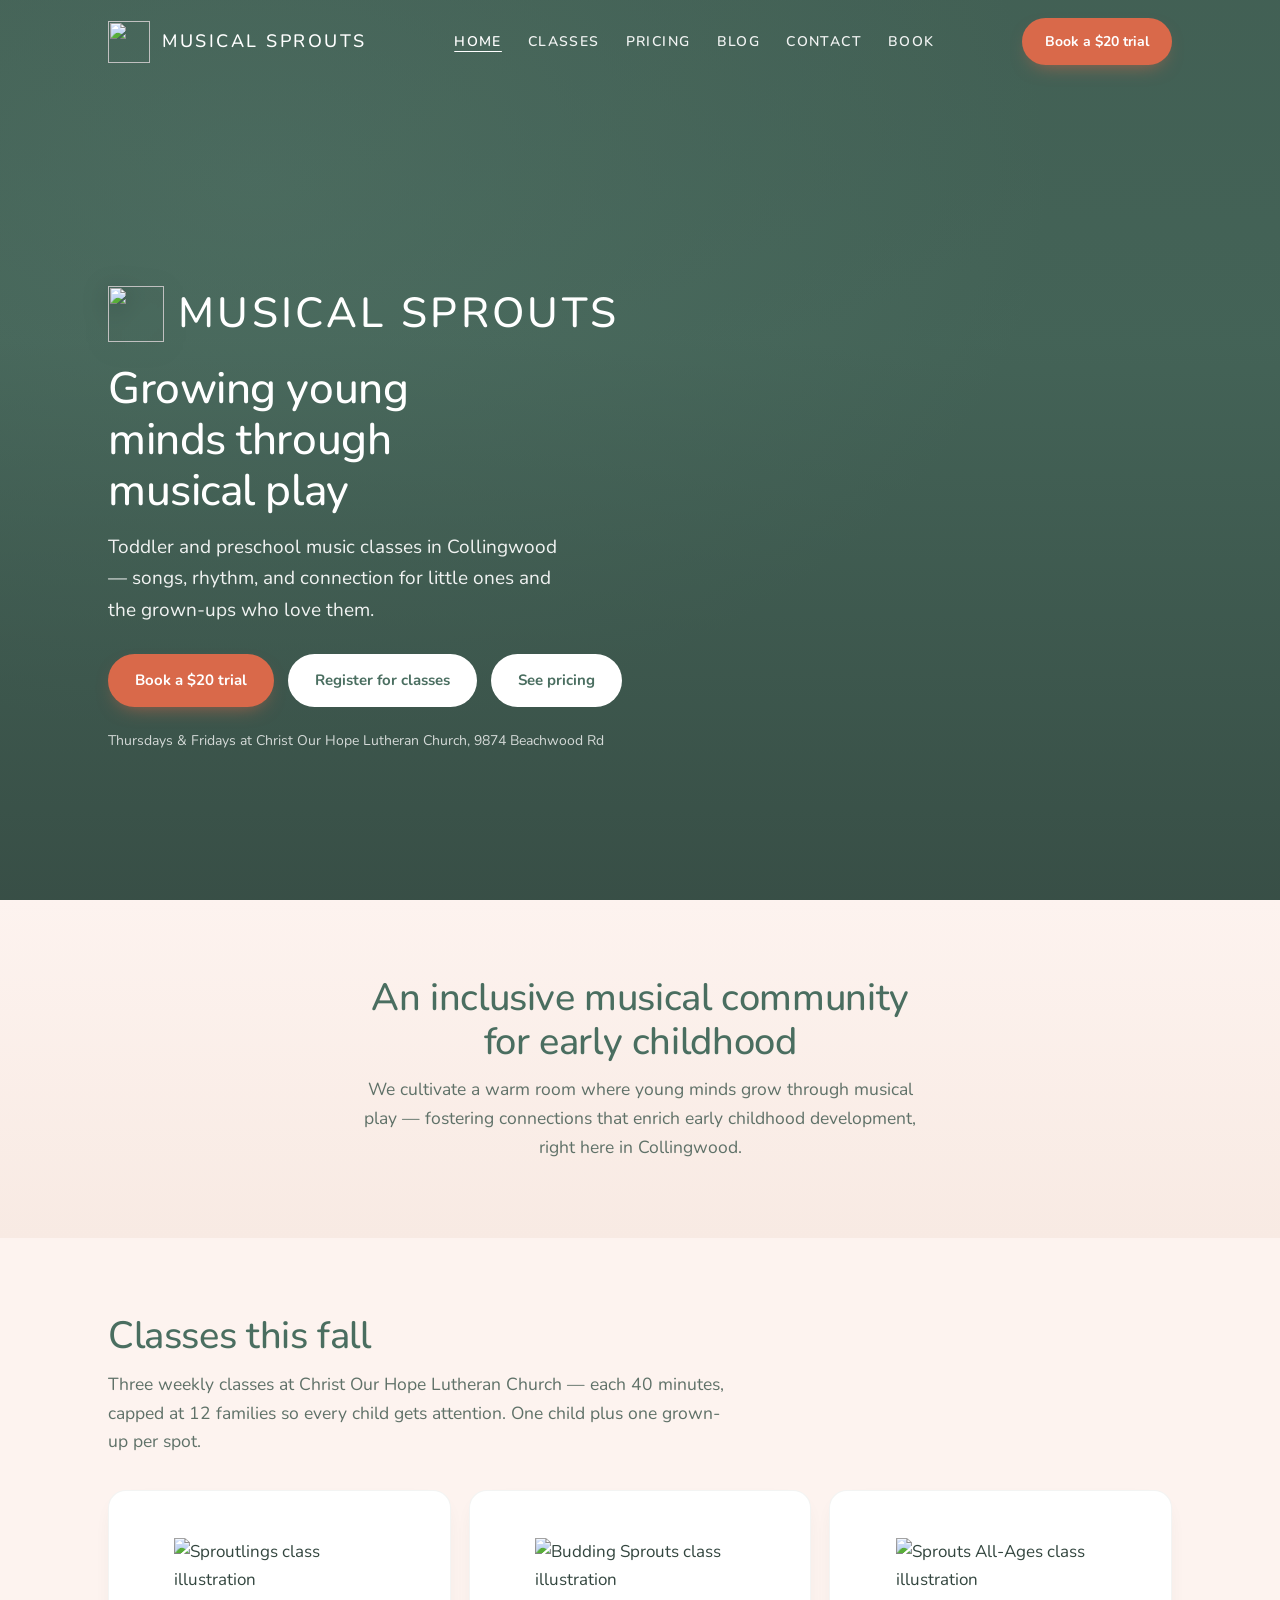
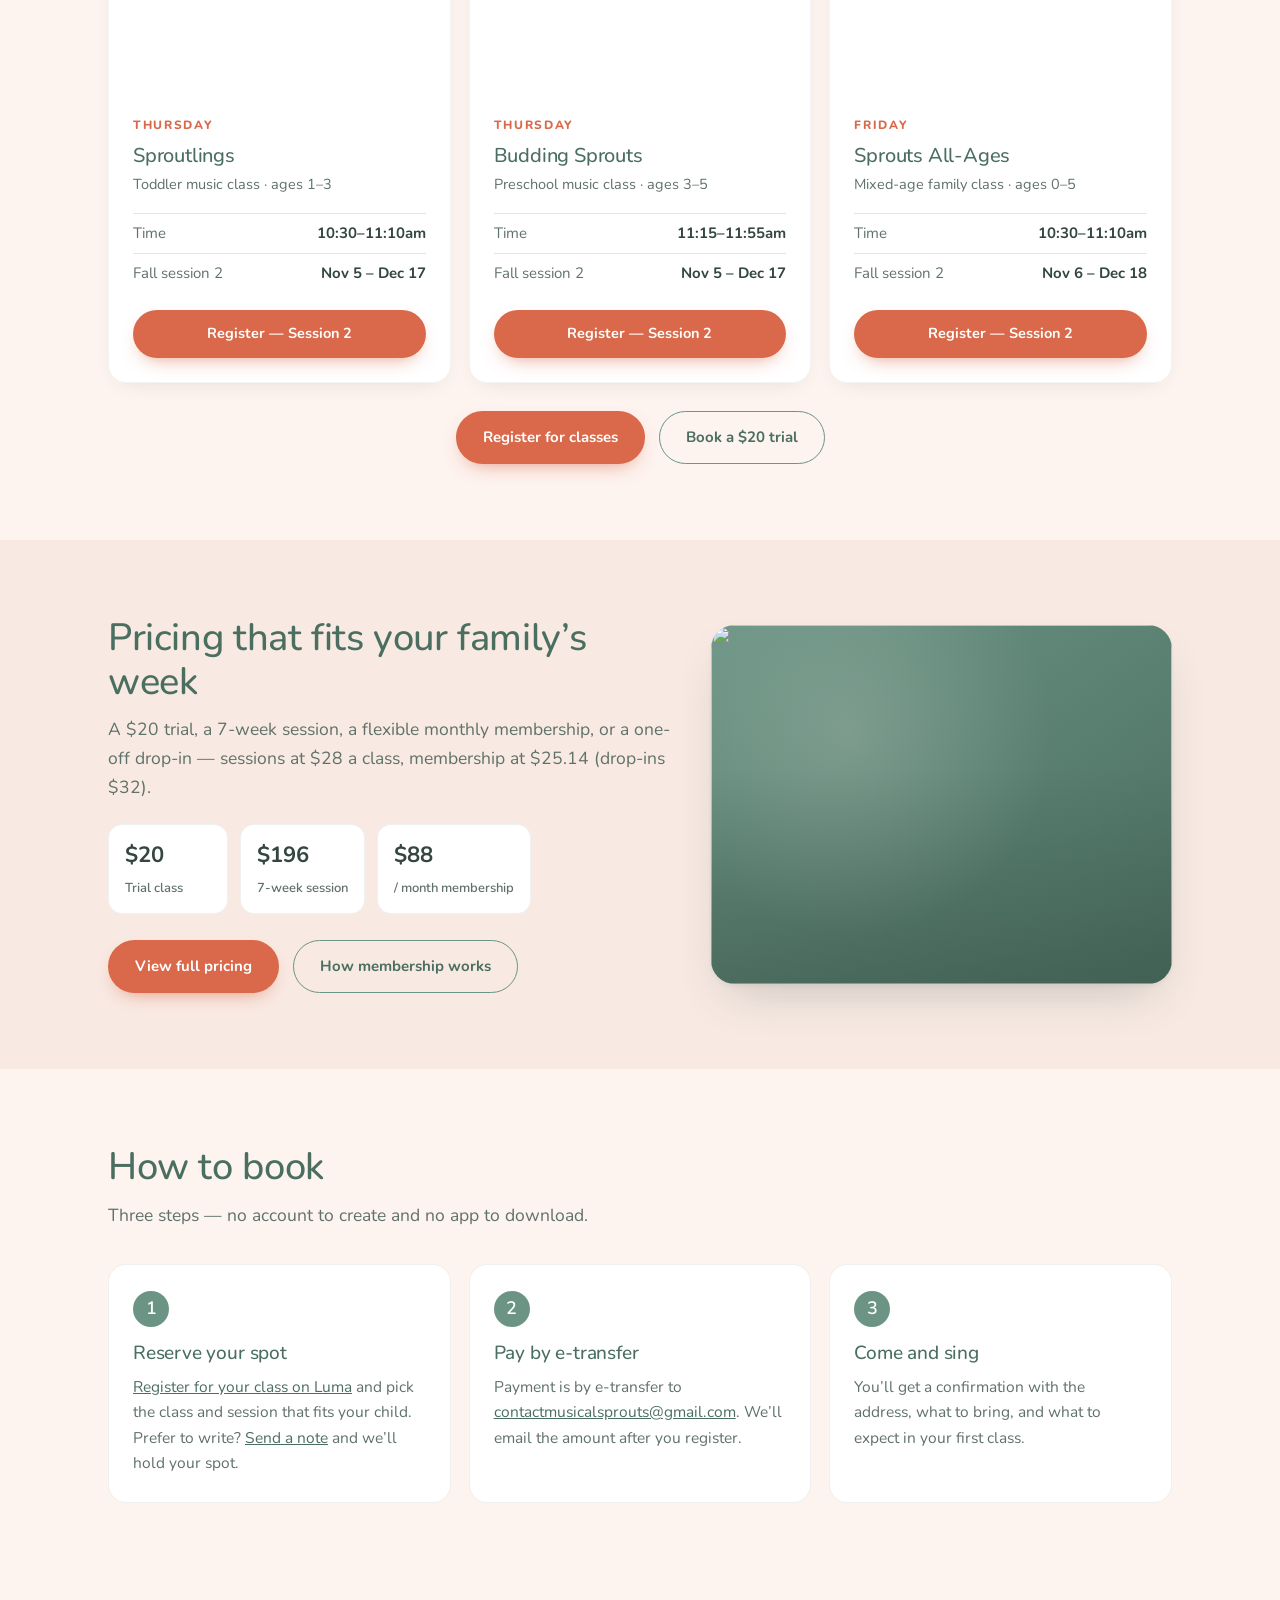
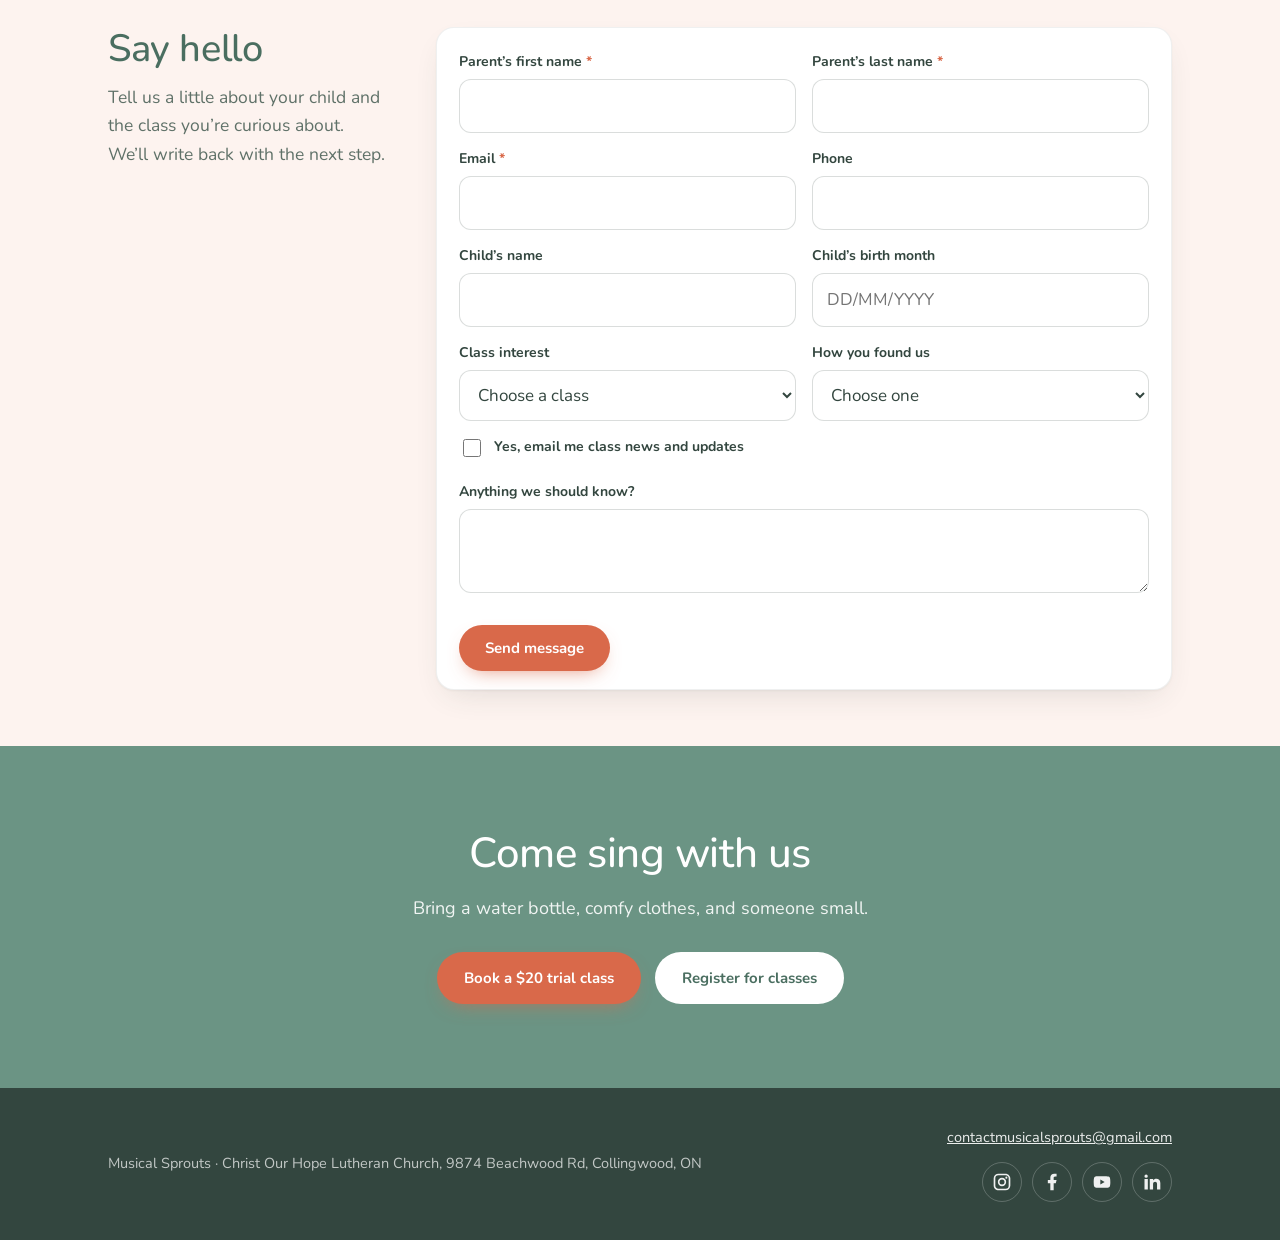
==== index.html @ 26447a08 "Remove finished Fall Session 1 dates and registration links. Co-authored-by: Cursor <cursoragent@cur" ====
<!DOCTYPE html>
<html lang="en-CA">
<head>
    <script>
      /* Prefer clean URLs when someone lands on the .html form (http/https only). */
      (function () {
        if (window.location.protocol === "file:") return;
        var path = window.location.pathname;
        if (!/\.html$/i.test(path)) return;
        var clean = path.replace(/\.html$/i, "");
        if (/\/index$/i.test(clean)) clean = clean.replace(/\/index$/i, "/") || "/";
        if (clean === "") clean = "/";
        window.location.replace(clean + window.location.search + window.location.hash);
      })();
    </script>

  <meta charset="utf-8" />
  <meta name="viewport" content="width=device-width, initial-scale=1" />
  <title>Musical Sprouts | Growing young minds through musical play — Collingwood, ON</title>
  <meta name="description" content="Musical Sprouts offers toddler and preschool music classes in Collingwood, Ontario. Fall 2026 sessions, a flexible membership, and a $20 trial class." />
  <meta name="robots" content="index, follow, max-image-preview:large, max-snippet:-1, max-video-preview:-1" />
  <meta name="author" content="Musical Sprouts" />
  <meta name="geo.region" content="CA-ON" />
  <meta name="geo.placename" content="Collingwood" />
  <meta name="geo.position" content="44.4924392;-80.1753303" />
  <meta name="ICBM" content="44.4924392, -80.1753303" />
  <meta name="theme-color" content="#6B9484" />
  <link rel="canonical" href="https://musicalsprouts.com/" />
  <link rel="manifest" href="site.webmanifest" />
  <link rel="icon" href="https://media.cwd-cdn.com/musical-sprouts/images/favicon.png" type="image/png" />
  <link rel="apple-touch-icon" href="https://media.cwd-cdn.com/musical-sprouts/images/favicon.png" />
  <link rel="preconnect" href="https://fonts.googleapis.com" />
  <link rel="preconnect" href="https://fonts.gstatic.com" crossorigin />
  <link rel="preconnect" href="https://api.fontshare.com" crossorigin />
  <link rel="preconnect" href="https://media.cwd-cdn.com" crossorigin />
  <link rel="dns-prefetch" href="https://luma.com" />
  <link rel="preload" as="image" href="https://media.cwd-cdn.com/musical-sprouts/images/hero.png" fetchpriority="high" />
  <link href="https://api.fontshare.com/v2/css?f[]=chillax@400,500,600&display=swap" rel="stylesheet" />
  <link href="https://fonts.googleapis.com/css2?family=Nunito:wght@400;500;600;700;800&display=swap" rel="stylesheet" />
  <link rel="stylesheet" href="css/styles.css?v=25" />
  <meta property="og:type" content="website" />
  <meta property="og:site_name" content="Musical Sprouts" />
  <meta property="og:locale" content="en_CA" />
  <meta property="og:url" content="https://musicalsprouts.com/" />
  <meta property="og:title" content="Musical Sprouts | Collingwood music classes for little ones" />
  <meta property="og:description" content="Growing young minds through musical play — classes and memberships in Collingwood, Ontario." />
  <meta property="og:image" content="https://media.cwd-cdn.com/musical-sprouts/images/hero.png" />
  <meta property="og:image:alt" content="Musical Sprouts class — toddlers and caregivers making music together" />
  <meta name="twitter:card" content="summary_large_image" />
  <meta name="twitter:title" content="Musical Sprouts | Collingwood music classes for little ones" />
  <meta name="twitter:description" content="Growing young minds through musical play — classes and memberships in Collingwood, Ontario." />
  <meta name="twitter:image" content="https://media.cwd-cdn.com/musical-sprouts/images/hero.png" />
  <script type="application/ld+json">
  {
    "@context": "https://schema.org",
    "@graph": [
      {
        "@type": "WebSite",
        "@id": "https://musicalsprouts.com/#website",
        "url": "https://musicalsprouts.com/",
        "name": "Musical Sprouts",
        "description": "Toddler and preschool music classes in Collingwood, Ontario.",
        "publisher": { "@id": "https://musicalsprouts.com/#business" },
        "inLanguage": "en-CA"
      },
      {
        "@type": ["LocalBusiness", "MusicSchool"],
        "@id": "https://musicalsprouts.com/#business",
        "name": "Musical Sprouts",
        "url": "https://musicalsprouts.com/",
        "email": "contactmusicalsprouts@gmail.com",
        "image": "https://media.cwd-cdn.com/musical-sprouts/images/hero.png",
        "logo": "https://media.cwd-cdn.com/musical-sprouts/images/logo-colour.svg",
        "description": "Inclusive toddler and preschool music classes in Collingwood, Ontario — songs, rhythm, movement, and connection for children ages 0–5 and their caregivers.",
        "priceRange": "$$",
        "currenciesAccepted": "CAD",
        "paymentAccepted": "e-Transfer",
        "address": {
          "@type": "PostalAddress",
          "streetAddress": "9874 Beachwood Rd, Christ Our Hope Lutheran Church",
          "addressLocality": "Collingwood",
          "addressRegion": "ON",
          "postalCode": "L9Y 3Z1",
          "addressCountry": "CA"
        },
        "geo": {
          "@type": "GeoCoordinates",
          "latitude": 44.4924392,
          "longitude": -80.1753303
        },
        "hasMap": "https://www.google.com/maps/search/?api=1&query=9874+Beachwood+Rd,+Collingwood,+ON",
        "areaServed": [
          { "@type": "City", "name": "Collingwood" },
          { "@type": "City", "name": "The Blue Mountains" },
          { "@type": "City", "name": "Wasaga Beach" },
          { "@type": "City", "name": "Stayner" },
          { "@type": "City", "name": "Meaford" }
        ],
        "openingHoursSpecification": [
          {
            "@type": "OpeningHoursSpecification",
            "dayOfWeek": "Thursday",
            "opens": "10:30",
            "closes": "11:55"
          },
          {
            "@type": "OpeningHoursSpecification",
            "dayOfWeek": "Friday",
            "opens": "10:30",
            "closes": "11:10"
          }
        ],
        "contactPoint": {
          "@type": "ContactPoint",
          "contactType": "customer service",
          "email": "contactmusicalsprouts@gmail.com",
          "url": "https://musicalsprouts.com/contact",
          "availableLanguage": ["English"]
        },
        "sameAs": [
          "https://www.instagram.com/musicalsproutssgb",
          "https://www.facebook.com/people/Musical-Sprouts/61576786762292/",
          "https://www.youtube.com/@musicalsproutssgb",
          "https://www.linkedin.com/company/musical-sprouts-collingwood/"
        ]
      }
    ]
  }
  </script>
</head>
<body>
<a class="skip-link" href="#main">Skip to content</a>

<header class="site">
  <div class="wrap bar">
    <a class="brand" href="./" aria-label="Musical Sprouts home">
      <img class="brand-logo" src="https://media.cwd-cdn.com/musical-sprouts/images/logo-white.svg" width="42" height="42" alt="" data-logo-white="https://media.cwd-cdn.com/musical-sprouts/images/logo-white.svg" data-logo-colour="https://media.cwd-cdn.com/musical-sprouts/images/logo-colour.svg" />
      <span>Musical Sprouts</span>
    </a>
    <button class="nav-toggle" type="button" aria-expanded="false" aria-controls="site-nav" aria-label="Open menu">Menu</button>
    <nav class="main" id="site-nav" aria-label="Main">
      <a href="./" aria-current="page">Home</a>
      <a href="#classes">Classes</a>
      <a href="pricing">Pricing</a>
      <a href="blog">Blog</a>
      <a href="contact">Contact</a>
      <a href="#book">Book</a>
    </nav>
    <a class="btn btn-coral" href="https://luma.com/2sos15kk" target="_blank" rel="noopener">Book a $20 trial</a>
  </div>
</header>

<main id="main">

<section class="hero-home">
  <div class="hero-home__media" aria-hidden="true">
    <img src="https://media.cwd-cdn.com/musical-sprouts/images/hero.png" alt="" width="1920" height="1080" fetchpriority="high" />
    <div class="hero-home__shade"></div>
  </div>
  <div class="wrap hero-home__content">
    <div class="brand-mark">
      <img src="https://media.cwd-cdn.com/musical-sprouts/images/logo-white.svg" width="56" height="56" alt="" />
      <strong>Musical Sprouts</strong>
    </div>
    <h1>Growing young minds through musical play</h1>
    <p class="lede">Toddler and preschool music classes in Collingwood — songs, rhythm, and connection for little ones and the grown-ups who love them.</p>
    <div class="actions">
      <a class="btn btn-coral" href="https://luma.com/2sos15kk" target="_blank" rel="noopener">Book a $20 trial</a>
      <a class="btn btn-white" href="https://luma.com/embed/calendar/cal-vuIkQtGgg520tlG/events" target="_blank" rel="noopener">Register for classes</a>
      <a class="btn btn-white" href="pricing">See pricing</a>
    </div>
    <p class="place">Thursdays &amp; Fridays at Christ Our Hope Lutheran Church, 9874 Beachwood Rd</p>
  </div>
</section>

<section class="vision">
  <div class="wrap">
    <div class="sec-head">
      <h2>An inclusive musical community for early childhood</h2>
      <p>We cultivate a warm room where young minds grow through musical play — fostering connections that enrich early childhood development, right here in Collingwood.</p>
    </div>
  </div>
</section>

<section id="classes">
  <div class="wrap">
    <div class="sec-head">
      <h2>Classes this fall</h2>
      <p>Three weekly classes at Christ Our Hope Lutheran Church — each 40 minutes, capped at 12 families so every child gets attention. One child plus one grown-up per spot.</p>
    </div>
    <div class="classes">
      <article class="cls">
        <div class="thumb thumb--mark"><img src="https://media.cwd-cdn.com/musical-sprouts/images/sproutlings.svg?v=3" width="1200" height="750" alt="Sproutlings class illustration" />
        </div>
        <p class="day">Thursday</p>
        <h3>Sproutlings</h3>
        <p class="age">Toddler music class · ages 1–3</p>
        <dl>
          <div><dt>Time</dt><dd>10:30–11:10am</dd></div>
          <div><dt>Fall session 2</dt><dd>Nov 5 – Dec 17</dd></div>
        </dl>
        <a class="btn btn-coral" href="https://luma.com/event/evt-Mxw4sqHD8WpP4fP" data-luma-action="checkout" data-luma-event-id="evt-Mxw4sqHD8WpP4fP" target="_blank" rel="noopener">Register — Session 2</a>
      </article>
      <article class="cls">
        <div class="thumb thumb--mark"><img src="https://media.cwd-cdn.com/musical-sprouts/images/budding-sprouts.svg?v=1" width="1200" height="750" alt="Budding Sprouts class illustration" />
        </div>
        <p class="day">Thursday</p>
        <h3>Budding Sprouts</h3>
        <p class="age">Preschool music class · ages 3–5</p>
        <dl>
          <div><dt>Time</dt><dd>11:15–11:55am</dd></div>
          <div><dt>Fall session 2</dt><dd>Nov 5 – Dec 17</dd></div>
        </dl>
        <a class="btn btn-coral" href="https://luma.com/event/evt-mai8jfi61AiZrkU" data-luma-action="checkout" data-luma-event-id="evt-mai8jfi61AiZrkU" target="_blank" rel="noopener">Register — Session 2</a>
      </article>
      <article class="cls">
        <div class="thumb thumb--mark"><img src="https://media.cwd-cdn.com/musical-sprouts/images/sprouts-all-ages.svg?v=1" width="1200" height="750" alt="Sprouts All-Ages class illustration" />
        </div>
        <p class="day">Friday</p>
        <h3>Sprouts All-Ages</h3>
        <p class="age">Mixed-age family class · ages 0–5</p>
        <dl>
          <div><dt>Time</dt><dd>10:30–11:10am</dd></div>
          <div><dt>Fall session 2</dt><dd>Nov 6 – Dec 18</dd></div>
        </dl>
        <a class="btn btn-coral" href="https://luma.com/event/evt-Kc5DfZgmEFUaxPR" data-luma-action="checkout" data-luma-event-id="evt-Kc5DfZgmEFUaxPR" target="_blank" rel="noopener">Register — Session 2</a>
      </article>
    </div>
    <div class="section-actions">
      <a class="btn btn-coral" href="https://luma.com/embed/calendar/cal-vuIkQtGgg520tlG/events" target="_blank" rel="noopener">Register for classes</a>
      <a class="btn btn-outline" href="https://luma.com/2sos15kk" target="_blank" rel="noopener">Book a $20 trial</a>
    </div>
  </div>
</section>

<section class="choose">
  <div class="wrap teaser">
    <div class="teaser__copy">
      <div class="sec-head">
        <h2>Pricing that fits your family’s week</h2>
        <p>A $20 trial, a 7-week session, a flexible monthly membership, or a one-off drop-in — sessions at $28 a class, membership at $25.14 (drop-ins $32).</p>
      </div>
      <div class="price-strip">
        <div class="price-chip"><strong>$20</strong><span>Trial class</span></div>
        <div class="price-chip"><strong>$196</strong><span>7-week session</span></div>
        <div class="price-chip"><strong>$88</strong><span>/ month membership</span></div>
      </div>
      <div class="actions" style="margin-top:26px;display:flex;gap:14px;flex-wrap:wrap">
        <a class="btn btn-coral" href="pricing">View full pricing</a>
        <a class="btn btn-outline" href="pricing#membership">How membership works</a>
      </div>
    </div>
    <div class="teaser__visual" aria-hidden="true">
      <img src="https://media.cwd-cdn.com/musical-sprouts/images/hero.png" alt="" width="900" height="700" loading="lazy" />
      <div class="glow"></div>
    </div>
  </div>
</section>

<section id="book">
  <div class="wrap">
    <div class="sec-head">
      <h2>How to book</h2>
      <p>Three steps — no account to create and no app to download.</p>
    </div>
    <div class="steps">
      <div class="step">
        <h3>Reserve your spot</h3>
        <p><a href="https://luma.com/embed/calendar/cal-vuIkQtGgg520tlG/events" target="_blank" rel="noopener">Register for your class on Luma</a> and pick the class and session that fits your child. Prefer to write? <a href="#contact">Send a note</a> and we’ll hold your spot.</p>
      </div>
      <div class="step">
        <h3>Pay by e-transfer</h3>
        <p>Payment is by e-transfer to <a href="mailto:contactmusicalsprouts@gmail.com">contactmusicalsprouts@gmail.com</a>. We’ll email the amount after you register.</p>
      </div>
      <div class="step">
        <h3>Come and sing</h3>
        <p>You’ll get a confirmation with the address, what to bring, and what to expect in your first class.</p>
      </div>
    </div>
  </div>
</section>

<section id="contact">
  <div class="wrap">
    <div class="sec-head">
      <h2>Say hello</h2>
      <p>Tell us a little about your child and the class you’re curious about. We’ll write back with the next step.</p>
    </div>
    <div class="contact-form">
      <div class="wf_customMessageBox" id="wf_splash" hidden>
        <span id="wf_splash_info"></span>
      </div>
      <form class="crm-form" id="webform83248000000329004" name="WebToContacts83248000000329004" accept-charset="UTF-8" novalidate>
        <!-- Do not remove this code. -->
        <input type="text" style="display:none;" name="xnQsjsdp" value="c1c2f83e7d6f31d3f8bce6646d210e9ad783398d395883169e8fa7dbd7737e96" autocomplete="off" />
        <input type="hidden" name="zc_gad" id="zc_gad" value="" />
        <input type="text" style="display:none;" name="xmIwtLD" value="f623d7ec3e7401f7bb3d719fdc39d7a852422841a25e0401269750a5cbac5625d8454f6a9b4c49c98f2665a642cc89f8" autocomplete="off" />
        <input type="text" style="display:none;" name="actionType" value="Q29udGFjdHM=" autocomplete="off" />
        <input type="text" style="display:none;" name="returnURL" value="null" autocomplete="off" />
        <input type="text" style="display:none;" name="aG9uZXlwb3Q" value="" autocomplete="off" tabindex="-1" aria-hidden="true" />

        <div class="zcwf_row">
          <label for="First_Name">Parent’s first name <span class="req">*</span></label>
          <input type="text" id="First_Name" name="First Name" maxlength="40" autocomplete="given-name" aria-required="true" required />
        </div>
        <div class="zcwf_row">
          <label for="Last_Name">Parent’s last name <span class="req">*</span></label>
          <input type="text" id="Last_Name" name="Last Name" maxlength="80" autocomplete="family-name" aria-required="true" required />
        </div>
        <div class="zcwf_row">
          <label for="Email">Email <span class="req">*</span></label>
          <input type="email" id="Email" name="Email" maxlength="100" autocomplete="email" ftype="email" aria-required="true" required />
        </div>
        <div class="zcwf_row">
          <label for="Phone">Phone</label>
          <input type="tel" id="Phone" name="Phone" maxlength="50" autocomplete="tel" />
        </div>
        <div class="zcwf_row">
          <label for="CONTACTCF1">Child’s name</label>
          <input type="text" id="CONTACTCF1" name="CONTACTCF1" maxlength="100" autocomplete="off" />
        </div>
        <div class="zcwf_row">
          <label for="CONTACTCF51">Child’s birth month</label>
          <input type="text" id="CONTACTCF51" name="CONTACTCF51" maxlength="20" ftype="date" placeholder="DD/MM/YYYY" autocomplete="off" />
        </div>
        <div class="zcwf_row">
          <label for="CONTACTCF5">Class interest</label>
          <select id="CONTACTCF5" name="CONTACTCF5">
            <option value="-None-">Choose a class</option>
            <option value="Sproutlings">Sproutlings</option>
            <option value="Budding Sprouts">Budding Sprouts</option>
            <option value="Sprouts All-Ages">Sprouts All-Ages</option>
          </select>
        </div>
        <div class="zcwf_row">
          <label for="CONTACTCF6">How you found us</label>
          <select id="CONTACTCF6" name="CONTACTCF6">
            <option value="-None-">Choose one</option>
            <option value="Instagram">Instagram</option>
            <option value="Facebook">Facebook</option>
            <option value="Website">Website</option>
            <option value="Google">Google</option>
            <option value="Referral">Referral</option>
            <option value="Birthday party">Birthday party</option>
            <option value="Event">Event</option>
            <option value="Other">Other</option>
          </select>
        </div>
        <div class="zcwf_row zcwf_row--wide">
          <label class="check-row" for="CONTACTCF53">
            <input type="checkbox" id="CONTACTCF53" name="CONTACTCF53" />
            <span>Yes, email me class news and updates</span>
          </label>
        </div>
        <div class="zcwf_row zcwf_row--wide">
          <label for="Description">Anything we should know?</label>
          <textarea id="Description" name="Description"></textarea>
        </div>
        <div class="form-actions">
          <button type="submit" id="formsubmit" class="btn btn-coral formsubmit">Send message</button>
        </div>
        <!-- Do not remove this --- Analytics Tracking code starts -->
        <script id="wf_anal" src="https://crm.zohopublic.ca/crm/WebFormAnalyticsServeServlet?rid=[base64]&amp;tw=b439c21ae54618531cbfba8ddfd7d3a631e5c0a6315bff2e9eedc0519d55cbd9&amp;version=v2"></script>
        <!-- Do not remove this --- Analytics Tracking code ends. -->
      </form>
    </div>
  </div>
</section>

<section class="cta">
  <div class="wrap">
    <h2>Come sing with us</h2>
    <p>Bring a water bottle, comfy clothes, and someone small.</p>
    <div class="actions">
      <a class="btn btn-coral" href="https://luma.com/2sos15kk" target="_blank" rel="noopener">Book a $20 trial class</a>
      <a class="btn btn-white" href="https://luma.com/embed/calendar/cal-vuIkQtGgg520tlG/events" target="_blank" rel="noopener">Register for classes</a>
    </div>
  </div>
</section>

</main>

<footer>
  <div class="wrap frow">
    <p>Musical Sprouts · Christ Our Hope Lutheran Church, 9874 Beachwood Rd, Collingwood, ON</p>
    <div class="footer-links">
      <p><a href="mailto:contactmusicalsprouts@gmail.com">contactmusicalsprouts@gmail.com</a></p>
      <nav class="social" aria-label="Social media">
        <a href="https://www.instagram.com/musicalsproutssgb" target="_blank" rel="noopener" aria-label="Instagram">
          <svg viewBox="0 0 24 24" width="20" height="20" aria-hidden="true" focusable="false"><path fill="currentColor" d="M7.8 2h8.4C19.4 2 22 4.6 22 7.8v8.4a5.8 5.8 0 0 1-5.8 5.8H7.8C4.6 22 2 19.4 2 16.2V7.8A5.8 5.8 0 0 1 7.8 2m-.2 2A3.6 3.6 0 0 0 4 7.6v8.8C4 18.39 5.61 20 7.6 20h8.8a3.6 3.6 0 0 0 3.6-3.6V7.6C20 5.61 18.39 4 16.4 4H7.6m9.65 1.5a1.25 1.25 0 1 1 0 2.5 1.25 1.25 0 0 1 0-2.5M12 7a5 5 0 1 1 0 10 5 5 0 0 1 0-10m0 2a3 3 0 1 0 0 6 3 3 0 0 0 0-6z"/></svg>
        </a>
        <a href="https://www.facebook.com/people/Musical-Sprouts/61576786762292/" target="_blank" rel="noopener" aria-label="Facebook">
          <svg viewBox="0 0 24 24" width="20" height="20" aria-hidden="true" focusable="false"><path fill="currentColor" d="M14 13.5h2.5l1-4H14v-2c0-1.03 0-2 2-2h1.5V2.14c-.326-.043-1.557-.14-2.857-.14C11.928 2 10 3.657 10 6.7v2.8H7v4h3V22h4v-8.5z"/></svg>
        </a>
        <a href="https://www.youtube.com/@musicalsproutssgb" target="_blank" rel="noopener" aria-label="YouTube">
          <svg viewBox="0 0 24 24" width="20" height="20" aria-hidden="true" focusable="false"><path fill="currentColor" d="M10 15l5.19-3L10 9v6m11.56-7.83c.13.47.22 1.1.28 1.9.07.8.1 1.49.1 2.09L22 12c0 2.19-.16 3.8-.44 4.83-.25.9-.83 1.48-1.73 1.73-.47.13-1.33.22-2.65.28-1.3.07-2.49.1-3.59.1L12 19c-4.19 0-6.8-.16-7.83-.44-.9-.25-1.48-.83-1.73-1.73-.13-.47-.22-1.1-.28-1.9-.07-.8-.1-1.49-.1-2.09L2 12c0-2.19.16-3.8.44-4.83.25-.9.83-1.48 1.73-1.73.47-.13 1.33-.22 2.65-.28 1.3-.07 2.49-.1 3.59-.1L12 5c4.19 0 6.8.16 7.83.44.9.25 1.48.83 1.73 1.73z"/></svg>
        </a>
        <a href="https://www.linkedin.com/company/musical-sprouts-collingwood/" target="_blank" rel="noopener" aria-label="LinkedIn">
          <svg viewBox="0 0 24 24" width="20" height="20" aria-hidden="true" focusable="false"><path fill="currentColor" d="M6.94 5a2 2 0 1 1-4-.002 2 2 0 0 1 4 .002zM7 8.48H3V21h4V8.48zm6.32 0H9.34V21h3.94v-6.57c0-3.66 4.77-4 4.77 0V21H22v-7.93c0-6.17-7.06-5.94-8.72-2.91l.04-1.68z"/></svg>
        </a>
      </nav>
    </div>
  </div>
</footer>

<script id="luma-checkout" src="https://embed.lu.ma/checkout-button.js"></script>
<script src="js/zoho-contact.js?v=1"></script>
<script src="js/main.js?v=2"></script>
</body>
</html>
---- css/styles.css ----
:root {
  --cream: #FDF3EF;
  --cream-2: #F8EAE3;
  --ink: #33463F;
  --ink-soft: #5F7168;
  --green: #6B9484;
  --green-deep: #4A6E60;
  --green-pale: #E4EEE8;
  --coral: #D9694A;
  --coral-pale: #FBE6DF;
  --white: #FFFFFF;
  --line: rgba(51, 70, 63, 0.14);
  --shadow: 0 1px 2px rgba(51, 70, 63, 0.05), 0 12px 32px -12px rgba(51, 70, 63, 0.16);
  --shadow-lift: 0 2px 4px rgba(51, 70, 63, 0.06), 0 22px 48px -16px rgba(51, 70, 63, 0.24);
  --r: 18px;
  --font-display: "Chillax", "Nunito", system-ui, sans-serif;
  --font-body: "Nunito", system-ui, -apple-system, sans-serif;
  --maxw: 1120px;
  --cdn: https://media.cwd-cdn.com/musical-sprouts/images;
}

*,
*::before,
*::after {
  box-sizing: border-box;
}

html {
  -webkit-text-size-adjust: 100%;
  scroll-behavior: smooth;
}

body {
  margin: 0;
  background: var(--cream);
  color: var(--ink);
  font-family: var(--font-body);
  font-size: 17px;
  line-height: 1.65;
  -webkit-font-smoothing: antialiased;
}

img {
  max-width: 100%;
  height: auto;
  display: block;
}

.wrap {
  max-width: var(--maxw);
  margin: 0 auto;
  padding: 0 clamp(28px, 5.5vw, 40px);
  padding-left: max(28px, env(safe-area-inset-left, 0px));
  padding-right: max(28px, env(safe-area-inset-right, 0px));
}

a {
  color: var(--green-deep);
}

.skip-link {
  position: absolute;
  top: -100px;
  left: 16px;
  z-index: 100;
  background: var(--coral);
  color: #fff;
  padding: 10px 16px;
  border-radius: 999px;
  font-weight: 700;
  text-decoration: none;
}

.skip-link:focus {
  top: 16px;
}

:focus-visible {
  outline: 3px solid var(--coral);
  outline-offset: 3px;
}

a:focus:not(:focus-visible),
button:focus:not(:focus-visible) {
  outline: none;
}

h1,
h2,
h3,
h4 {
  font-family: var(--font-display);
  font-weight: 500;
  letter-spacing: -0.01em;
  line-height: 1.15;
  margin: 0;
}

p {
  margin: 0;
}

/* Header */
header.site {
  position: fixed;
  top: 0;
  left: 0;
  right: 0;
  z-index: 50;
  color: #fff;
  background: transparent;
  transition: background 0.25s ease, box-shadow 0.25s ease, color 0.25s ease;
}

header.site.solid {
  background: var(--green);
}

header.site.is-scrolled {
  background: #fff;
  color: var(--green-deep);
  box-shadow: 0 1px 0 var(--line), 0 10px 28px -18px rgba(51, 70, 63, 0.28);
}

.bar {
  display: flex;
  align-items: center;
  justify-content: space-between;
  gap: 20px;
  padding-top: 18px;
  padding-bottom: 18px;
}

.brand {
  display: flex;
  align-items: center;
  gap: 12px;
  color: inherit;
  text-decoration: none;
  transition: color 0.25s ease;
}

.brand-logo {
  flex: 0 0 42px;
  width: 42px;
  height: 42px;
  object-fit: contain;
}

.brand > span:last-child {
  font-family: var(--font-display);
  font-size: 18px;
  letter-spacing: 0.14em;
  text-transform: uppercase;
  font-weight: 500;
}

nav.main {
  display: flex;
  gap: 26px;
  align-items: center;
}

nav.main a {
  color: rgba(255, 255, 255, 0.92);
  text-decoration: none;
  font-size: 14px;
  font-weight: 600;
  letter-spacing: 0.1em;
  text-transform: uppercase;
  transition: color 0.25s ease;
}

nav.main a:hover,
nav.main a[aria-current="page"] {
  color: #fff;
  text-decoration: underline;
  text-underline-offset: 5px;
  text-decoration-color: currentColor;
}

header.site.is-scrolled nav.main a {
  color: var(--green-deep);
}

header.site.is-scrolled nav.main a:hover,
header.site.is-scrolled nav.main a[aria-current="page"] {
  color: var(--green);
  text-decoration-color: var(--green);
}

.nav-toggle {
  display: none;
  background: var(--coral);
  border: 1.5px solid var(--coral);
  color: #fff;
  border-radius: 999px;
  padding: 8px 14px;
  font: inherit;
  font-size: 13px;
  font-weight: 700;
  letter-spacing: 0.08em;
  text-transform: uppercase;
  cursor: pointer;
  box-shadow: 0 8px 20px -10px rgba(217, 105, 74, 0.8);
  transition: background 0.18s ease, border-color 0.18s ease, color 0.18s ease;
}

.nav-toggle:hover {
  background: #C75C3E;
  border-color: #C75C3E;
  color: #fff;
}

header.site.is-scrolled .nav-toggle {
  background: var(--coral);
  border-color: var(--coral);
  color: #fff;
}

/* Buttons */
.btn {
  display: inline-block;
  border-radius: 999px;
  padding: 13px 26px;
  font-size: 15px;
  font-weight: 700;
  text-decoration: none;
  border: 1.5px solid transparent;
  cursor: pointer;
  transition: transform 0.18s ease, box-shadow 0.18s ease, background 0.18s ease;
}

.btn:hover {
  transform: translateY(-2px);
}

.btn-coral {
  background: var(--coral);
  color: #fff;
  box-shadow: 0 8px 20px -10px rgba(217, 105, 74, 0.8);
}

.btn-coral:hover {
  background: #C75C3E;
}

.btn-white {
  background: #fff;
  color: var(--green-deep);
}

.btn-outline {
  border-color: var(--green);
  color: var(--green-deep);
  background: transparent;
}

.btn-outline:hover {
  background: var(--green-pale);
}

.bar .btn {
  padding: 11px 22px;
  font-size: 14px;
}

/* Home hero */
.hero-home {
  position: relative;
  min-height: 100vh;
  min-height: 100svh;
  display: flex;
  align-items: flex-end;
  color: #fff;
  overflow: hidden;
  background: var(--green-deep);
}

.hero-home__media {
  position: absolute;
  inset: 0;
  z-index: 0;
}

.hero-home__media img {
  width: 100%;
  height: 100%;
  object-fit: cover;
  object-position: center;
  transform: scale(1.03);
  animation: hero-drift 18s ease-in-out infinite alternate;
}

.hero-home__shade {
  position: absolute;
  inset: 0;
  background:
    linear-gradient(180deg, rgba(51, 70, 63, 0.35) 0%, rgba(51, 70, 63, 0.28) 38%, rgba(51, 70, 63, 0.78) 100%),
    radial-gradient(ellipse at 20% 20%, rgba(107, 148, 132, 0.35), transparent 55%);
  z-index: 1;
}

.hero-home__content {
  position: relative;
  z-index: 2;
  width: 100%;
  padding-top: 140px;
  padding-bottom: 72px;
}

.hero-home .brand-mark {
  display: flex;
  align-items: center;
  gap: 14px;
  margin-bottom: 22px;
}

.hero-home .brand-mark img {
  width: 56px;
  height: 56px;
  filter: drop-shadow(0 4px 12px rgba(0, 0, 0, 0.25));
}

.hero-home .brand-mark strong {
  font-family: var(--font-display);
  font-size: clamp(28px, 4.5vw, 42px);
  font-weight: 500;
  letter-spacing: 0.08em;
  text-transform: uppercase;
  line-height: 1.1;
}

.hero-home h1 {
  font-size: clamp(28px, 4.2vw, 44px);
  max-width: 16ch;
  font-weight: 500;
}

.hero-home .lede {
  margin-top: 16px;
  max-width: 42ch;
  font-size: 19px;
  color: rgba(255, 255, 255, 0.92);
}

.hero-home .actions {
  margin-top: 28px;
  display: flex;
  gap: 14px;
  flex-wrap: wrap;
}

.hero-home .place {
  margin-top: 22px;
  font-size: 14px;
  color: rgba(255, 255, 255, 0.78);
}

@keyframes hero-drift {
  from { transform: scale(1.03) translate3d(0, 0, 0); }
  to { transform: scale(1.08) translate3d(-1.5%, -1%, 0); }
}

/* Pricing hero (page) */
.hero-page {
  background: var(--green);
  color: #fff;
  padding: 110px 0 92px;
  text-align: center;
}

.eyebrow {
  font-size: 13px;
  font-weight: 700;
  letter-spacing: 0.18em;
  text-transform: uppercase;
  color: rgba(255, 255, 255, 0.82);
}

.hero-page h1 {
  font-size: clamp(34px, 5.4vw, 58px);
  margin: 14px auto 0;
  max-width: 16ch;
}

.hero-page .lede {
  margin: 18px auto 0;
  max-width: 54ch;
  font-size: 19px;
  color: rgba(255, 255, 255, 0.9);
}

.hero-page .actions {
  margin-top: 30px;
  display: flex;
  gap: 14px;
  justify-content: center;
  flex-wrap: wrap;
}

.hero-note {
  margin-top: 22px;
  font-size: 14px;
  color: rgba(255, 255, 255, 0.78);
  max-width: 60ch;
  margin-left: auto;
  margin-right: auto;
}

/* Sections */
section {
  padding: 76px 0;
}

.sec-head {
  max-width: 62ch;
}

.sec-head h2 {
  font-size: clamp(27px, 3.4vw, 38px);
  color: var(--green-deep);
}

.sec-head p {
  margin-top: 12px;
  color: var(--ink-soft);
  font-size: 17.5px;
}

.divider {
  height: 1px;
  background: var(--line);
  max-width: var(--maxw);
  margin: 0 auto;
}

/* Vision */
.vision {
  background:
    linear-gradient(180deg, var(--cream) 0%, var(--cream-2) 100%);
}

.vision .sec-head {
  max-width: 56ch;
  margin: 0 auto;
  text-align: center;
}

.vision .sec-head h2 {
  animation: rise-in 0.8s ease both;
}

.vision .sec-head p {
  animation: rise-in 0.8s ease 0.12s both;
}

@keyframes rise-in {
  from { opacity: 0; transform: translateY(14px); }
  to { opacity: 1; transform: translateY(0); }
}

/* Class grid */
.classes {
  display: grid;
  grid-template-columns: repeat(3, 1fr);
  gap: 18px;
  margin-top: 34px;
}

.section-actions {
  margin-top: 28px;
  display: flex;
  justify-content: center;
  flex-wrap: wrap;
  gap: 14px;
}

#contact {
  padding-top: 48px;
  padding-bottom: 56px;
}

#contact .wrap {
  display: grid;
  gap: 22px;
}

#contact .contact-form {
  max-width: none;
  margin: 0;
}

.contact-form {
  background: #fff;
  border-radius: var(--r);
  padding: 22px 22px 18px;
  border: 1px solid rgba(51, 70, 63, 0.08);
  box-shadow: var(--shadow);
}

.crm-form {
  display: grid;
  grid-template-columns: 1fr 1fr;
  gap: 14px 16px;
}

.crm-form .zcwf_row {
  margin: 0;
  min-width: 0;
}

.crm-form .zcwf_row--wide,
.crm-form .form-actions {
  grid-column: 1 / -1;
}

.crm-form label {
  display: block;
  font-weight: 700;
  font-size: 14px;
  margin-bottom: 6px;
}

.crm-form .req {
  color: var(--coral);
}

.crm-form input[type="text"],
.crm-form input[type="email"],
.crm-form input[type="tel"],
.crm-form select,
.crm-form textarea {
  width: 100%;
  border: 1.5px solid rgba(51, 70, 63, 0.18);
  border-radius: 12px;
  padding: 12px 14px;
  font: inherit;
  color: var(--ink);
  background: #fff;
}

.crm-form textarea {
  min-height: 84px;
  resize: vertical;
}

.crm-form .hint {
  margin: 6px 0 0;
  color: var(--ink-soft);
  font-size: 13px;
}

.crm-form .check-row {
  display: flex;
  align-items: flex-start;
  gap: 10px;
  font-weight: 700;
}

.crm-form .check-row input {
  margin-top: 4px;
  width: 18px;
  height: 18px;
  accent-color: var(--green);
}

.crm-form .form-actions {
  display: flex;
  flex-wrap: wrap;
  gap: 12px;
  margin-top: 8px;
}

.crm-form .form-actions .btn {
  border: 0;
  cursor: pointer;
  font-family: inherit;
}

.wf_customMessageBox {
  position: fixed;
  top: 20px;
  left: 50%;
  z-index: 80;
  transform: translateX(-50%);
  display: flex;
  align-items: center;
  gap: 10px;
  max-width: min(90vw, 520px);
  padding: 12px 16px;
  border-radius: 12px;
  background: #f5faf5;
  color: #132c14;
  border: 1px solid #a9d3ab;
  box-shadow: 0 8px 24px rgba(51, 70, 63, 0.16);
  font-weight: 700;
}

.wf_customMessageBox[hidden] {
  display: none;
}

@media (min-width: 900px) {
  #contact .wrap:has(.sec-head) {
    grid-template-columns: minmax(200px, 280px) minmax(0, 1fr);
    gap: 28px 48px;
    align-items: start;
  }

  #contact .sec-head {
    position: sticky;
    top: 108px;
  }
}

@media (max-width: 700px) {
  .crm-form {
    grid-template-columns: 1fr;
  }

  .contact-form {
    padding: 18px 16px 14px;
  }
}

.cls {
  background: #fff;
  border-radius: var(--r);
  padding: 24px;
  box-shadow: 0 8px 24px -14px rgba(51, 70, 63, 0.2);
  border: 1px solid rgba(51, 70, 63, 0.06);
  display: flex;
  flex-direction: column;
}

.cls .thumb {
  margin: -8px -8px 16px;
  border-radius: 14px;
  overflow: hidden;
  background: var(--green-pale);
  aspect-ratio: 16 / 10;
}

.cls .thumb img {
  width: 100%;
  height: 100%;
  object-fit: cover;
  object-position: center;
}

.cls .thumb--mark {
  display: grid;
  place-items: center;
  background: transparent;
  border: none;
}

.cls .thumb--mark img {
  width: 68%;
  height: auto;
  max-height: 85%;
  object-fit: contain;
  animation: mark-bounce 2.8s ease-in-out infinite;
  transform-origin: center bottom;
}

@keyframes mark-bounce {
  0%,
  100% {
    transform: translateY(0);
  }
  50% {
    transform: translateY(-6px);
  }
}

@media (prefers-reduced-motion: reduce) {
  .cls .thumb--mark img {
    animation: none;
  }
}

.cls .day {
  font-size: 12px;
  font-weight: 800;
  letter-spacing: 0.14em;
  text-transform: uppercase;
  color: var(--coral);
}

.cls h3 {
  font-size: 20px;
  margin-top: 8px;
  color: var(--green-deep);
}

.cls .age {
  margin-top: 6px;
  font-size: 14.5px;
  color: var(--ink-soft);
}

.cls dl {
  margin: 16px 0 0;
  font-size: 15px;
}

.cls dl div {
  display: flex;
  justify-content: space-between;
  gap: 12px;
  padding: 7px 0;
  border-top: 1px solid var(--line);
}

.cls dt {
  color: var(--ink-soft);
}

.cls dd {
  margin: 0;
  font-weight: 700;
  text-align: right;
}

.cls .btn {
  margin-top: 18px;
  width: 100%;
  text-align: center;
  font-size: 14.5px;
  padding: 11px 16px;
}

.cls .btn + .btn {
  margin-top: 10px;
}

/* Pricing cards */
.cards-section {
  margin-top: -64px;
  position: relative;
  z-index: 2;
}

.cards {
  display: grid;
  grid-template-columns: repeat(4, 1fr);
  gap: 18px;
  align-items: stretch;
}

.card {
  background: var(--white);
  border-radius: var(--r);
  padding: 26px 24px 28px;
  box-shadow: var(--shadow);
  display: flex;
  flex-direction: column;
  border: 1px solid rgba(51, 70, 63, 0.06);
  position: relative;
}

.card.featured {
  border: 2px solid var(--coral);
  box-shadow: var(--shadow-lift);
}

.tag {
  position: absolute;
  top: -13px;
  left: 24px;
  background: var(--coral);
  color: #fff;
  border-radius: 999px;
  padding: 5px 14px;
  font-size: 11.5px;
  font-weight: 800;
  letter-spacing: 0.12em;
  text-transform: uppercase;
}

.card h3 {
  font-size: 22px;
  color: var(--green-deep);
  min-height: 52px;
  display: flex;
  align-items: flex-end;
}

.card .who {
  margin-top: 8px;
  font-size: 14.5px;
  color: var(--ink-soft);
  min-height: 66px;
}

.price {
  margin-top: 16px;
  display: flex;
  align-items: baseline;
  gap: 6px;
  font-family: var(--font-display);
}

.price .amt {
  font-size: 40px;
  font-weight: 600;
  color: var(--ink);
  letter-spacing: -0.02em;
}

.price .per {
  font-size: 15px;
  color: var(--ink-soft);
  font-family: var(--font-body);
  font-weight: 600;
}

.perclass {
  margin-top: 10px;
  display: inline-block;
  background: var(--green-pale);
  color: var(--green-deep);
  border-radius: 999px;
  padding: 5px 13px;
  font-size: 13px;
  font-weight: 700;
  width: fit-content;
}

.card.featured .perclass {
  background: var(--coral-pale);
  color: #A8482C;
}

ul.feat {
  list-style: none;
  margin: 20px 0 0;
  padding: 0;
  font-size: 15px;
  color: var(--ink-soft);
  flex: 1;
}

ul.feat li {
  position: relative;
  padding-left: 24px;
  margin-bottom: 9px;
  line-height: 1.5;
}

ul.feat li::before {
  content: "";
  position: absolute;
  left: 0;
  top: 8px;
  width: 11px;
  height: 7px;
  border-left: 2.5px solid var(--green);
  border-bottom: 2.5px solid var(--green);
  transform: rotate(-45deg);
  border-radius: 1px;
}

.card .btn {
  margin-top: 22px;
  text-align: center;
  width: 100%;
}

/* Tables */
.table-card {
  margin-top: 34px;
  background: #fff;
  border-radius: var(--r);
  box-shadow: var(--shadow);
  overflow: hidden;
}

table {
  width: 100%;
  border-collapse: collapse;
  font-size: 16px;
}

thead th {
  background: var(--green-pale);
  color: var(--green-deep);
  text-align: left;
  padding: 15px 22px;
  font-size: 12.5px;
  font-weight: 800;
  letter-spacing: 0.11em;
  text-transform: uppercase;
  white-space: nowrap;
}

tbody td {
  padding: 18px 22px;
  border-top: 1px solid var(--line);
  vertical-align: middle;
}

tbody tr:hover {
  background: #FCF8F6;
}

td.term strong {
  display: block;
  font-family: var(--font-display);
  font-size: 19px;
  font-weight: 500;
  color: var(--ink);
}

td.term span {
  font-size: 14px;
  color: var(--ink-soft);
}

td.num {
  font-weight: 700;
  white-space: nowrap;
}

td.pc {
  color: var(--green-deep);
  font-weight: 700;
  white-space: nowrap;
}

.save {
  display: inline-block;
  margin-left: 8px;
  background: var(--coral-pale);
  color: #A8482C;
  border-radius: 999px;
  padding: 3px 10px;
  font-size: 12px;
  font-weight: 800;
}

.tnote {
  padding: 16px 22px;
  background: #FCF8F6;
  border-top: 1px solid var(--line);
  font-size: 14.5px;
  color: var(--ink-soft);
}

/* Membership */
.memb {
  display: grid;
  grid-template-columns: 1.05fr 0.95fr;
  gap: 36px;
  align-items: start;
  margin-top: 34px;
}

.memb-box {
  background: #fff;
  border-radius: var(--r);
  box-shadow: var(--shadow);
  overflow: hidden;
  border: 1px solid rgba(51, 70, 63, 0.06);
}

.memb-box h3 {
  padding: 20px 24px 0;
  font-size: 20px;
  color: var(--green-deep);
}

.memb-box table {
  margin-top: 12px;
}

.memb-box tbody td {
  padding: 13px 24px;
  font-size: 15.5px;
}

.memb-box tfoot td {
  padding: 15px 24px;
  border-top: 2px solid var(--green-pale);
  font-weight: 800;
  background: #FCF8F6;
}

.memb ul.feat {
  margin-top: 4px;
  font-size: 16px;
}

/* Choose / savings / steps */
.choose {
  background: var(--cream-2);
}

.choose-grid {
  display: grid;
  grid-template-columns: repeat(3, 1fr);
  gap: 18px;
  margin-top: 34px;
}

.mini {
  background: #fff;
  border-radius: var(--r);
  padding: 26px 24px;
  box-shadow: 0 8px 24px -14px rgba(51, 70, 63, 0.2);
}

.mini h3 {
  font-size: 19px;
  color: var(--green-deep);
}

.mini p {
  margin-top: 9px;
  font-size: 15.5px;
  color: var(--ink-soft);
}

.mini .pick {
  margin-top: 16px;
  font-size: 14px;
  font-weight: 800;
  color: var(--coral);
}

.savings {
  display: grid;
  grid-template-columns: repeat(3, 1fr);
  gap: 16px;
  margin-top: 34px;
}

.save-row {
  display: flex;
  gap: 16px;
  align-items: flex-start;
  background: #fff;
  border-radius: 14px;
  padding: 20px 22px;
  border: 1px solid rgba(51, 70, 63, 0.08);
}

.save-row .ic {
  flex: 0 0 42px;
  height: 42px;
  border-radius: 12px;
  background: var(--green-pale);
  display: grid;
  place-items: center;
  color: var(--green-deep);
  font-weight: 800;
  font-size: 14px;
  font-family: var(--font-display);
}

.save-row h4 {
  margin: 0;
  font-size: 16.5px;
  font-weight: 800;
  color: var(--ink);
  font-family: var(--font-body);
}

.save-row p {
  margin-top: 5px;
  font-size: 15px;
  color: var(--ink-soft);
}

.steps {
  display: grid;
  grid-template-columns: repeat(3, 1fr);
  gap: 18px;
  margin-top: 34px;
  counter-reset: s;
}

.step {
  background: #fff;
  border-radius: var(--r);
  padding: 26px 24px;
  border: 1px solid rgba(51, 70, 63, 0.08);
}

.step::before {
  counter-increment: s;
  content: counter(s);
  display: grid;
  place-items: center;
  width: 36px;
  height: 36px;
  border-radius: 50%;
  background: var(--green);
  color: #fff;
  font-family: var(--font-display);
  font-size: 18px;
  font-weight: 600;
}

.step h3 {
  margin-top: 16px;
  font-size: 19px;
  color: var(--green-deep);
}

.step p {
  margin-top: 9px;
  font-size: 15.5px;
  color: var(--ink-soft);
}

/* Parties */
.party-wrap {
  background: var(--cream-2);
}

.parties {
  display: grid;
  grid-template-columns: repeat(2, 1fr);
  gap: 18px;
  margin-top: 34px;
  align-items: stretch;
}

.party {
  position: relative;
  background: #fff;
  border-radius: var(--r);
  padding: 28px;
  display: flex;
  flex-direction: column;
  box-shadow: 0 10px 30px -18px rgba(51, 70, 63, 0.28);
  border: 1px solid rgba(51, 70, 63, 0.07);
}

.party.pick {
  border: 2px solid var(--coral);
}

.party .len {
  font-size: 12px;
  font-weight: 800;
  letter-spacing: 0.14em;
  text-transform: uppercase;
  color: var(--coral);
}

.party h3 {
  font-size: 24px;
  margin-top: 9px;
  color: var(--green-deep);
}

.party .who {
  margin-top: 7px;
  color: var(--ink-soft);
  font-size: 15.5px;
}

.party .feat {
  flex: 1;
}

.party .btn {
  margin-top: 22px;
  text-align: center;
}

.addons {
  display: grid;
  grid-template-columns: repeat(2, 1fr);
  gap: 0 34px;
  margin-top: 34px;
  background: #fff;
  border-radius: var(--r);
  padding: 10px 28px 18px;
  border: 1px solid rgba(51, 70, 63, 0.07);
}

.addon {
  display: flex;
  justify-content: space-between;
  gap: 18px;
  padding: 14px 0;
  border-top: 1px solid var(--line);
  font-size: 15.5px;
}

.addon:first-child,
.addon:nth-child(2) {
  border-top: none;
}

.addon b {
  white-space: nowrap;
  color: var(--green-deep);
}

.addon span {
  color: var(--ink-soft);
}

/* Home teaser bands */
.teaser {
  display: grid;
  grid-template-columns: 1.1fr 0.9fr;
  gap: 40px;
  align-items: center;
}

.teaser--flip {
  grid-template-columns: 0.9fr 1.1fr;
}

.teaser--flip .teaser__copy {
  order: 2;
}

.teaser--flip .teaser__visual {
  order: 1;
}

.teaser__visual {
  border-radius: 24px;
  overflow: hidden;
  min-height: 320px;
  background:
    linear-gradient(145deg, var(--green) 0%, var(--green-deep) 100%);
  position: relative;
  box-shadow: var(--shadow-lift);
}

.teaser__visual img {
  width: 100%;
  height: 100%;
  min-height: 320px;
  object-fit: cover;
}

.teaser__visual .glow {
  position: absolute;
  inset: 0;
  background:
    radial-gradient(circle at 30% 30%, rgba(253, 243, 239, 0.18), transparent 50%),
    linear-gradient(180deg, transparent 40%, rgba(51, 70, 63, 0.35) 100%);
  pointer-events: none;
}

.price-strip {
  display: flex;
  flex-wrap: wrap;
  gap: 12px;
  margin-top: 22px;
}

.price-chip {
  background: #fff;
  border: 1px solid rgba(51, 70, 63, 0.08);
  border-radius: 14px;
  padding: 12px 16px;
  min-width: 120px;
}

.price-chip strong {
  display: block;
  font-family: var(--font-display);
  font-size: 22px;
  color: var(--ink);
}

.price-chip span {
  font-size: 13px;
  color: var(--ink-soft);
  font-weight: 600;
}

/* FAQ */
details {
  background: #fff;
  border-radius: 14px;
  margin-top: 12px;
  box-shadow: 0 6px 18px -14px rgba(51, 70, 63, 0.3);
  border: 1px solid rgba(51, 70, 63, 0.07);
}

summary {
  cursor: pointer;
  list-style: none;
  padding: 19px 56px 19px 22px;
  font-weight: 700;
  font-size: 16.5px;
  position: relative;
  color: var(--ink);
}

summary::-webkit-details-marker {
  display: none;
}

summary::after {
  content: "";
  position: absolute;
  right: 24px;
  top: 26px;
  width: 9px;
  height: 9px;
  border-right: 2.5px solid var(--green);
  border-bottom: 2.5px solid var(--green);
  transform: rotate(45deg);
  transition: transform 0.2s ease;
}

details[open] summary::after {
  transform: rotate(225deg);
}

details .body {
  padding: 0 22px 21px;
  color: var(--ink-soft);
  font-size: 16px;
}

.faq-wrap {
  margin-top: 30px;
  max-width: 840px;
}

/* CTA + footer */
.cta {
  background: var(--green);
  color: #fff;
  text-align: center;
  padding: 84px 0;
}

/* Blog / article */
.hero-article {
  position: relative;
  min-height: min(72vh, 640px);
  display: flex;
  align-items: flex-end;
  color: #fff;
  overflow: hidden;
  background: var(--green-deep);
}

.hero-article__media {
  position: absolute;
  inset: 0;
  z-index: 0;
}

.hero-article__media img {
  width: 100%;
  height: 100%;
  object-fit: cover;
  object-position: center;
}

.hero-article__shade {
  position: absolute;
  inset: 0;
  background:
    linear-gradient(180deg, rgba(51, 70, 63, 0.28) 0%, rgba(51, 70, 63, 0.35) 40%, rgba(51, 70, 63, 0.82) 100%);
}

.hero-article__content {
  position: relative;
  z-index: 2;
  width: 100%;
  padding-top: 140px;
  padding-bottom: 56px;
}

.hero-article .eyebrow {
  color: rgba(255, 255, 255, 0.82);
}

.hero-article h1 {
  font-size: clamp(34px, 5.4vw, 54px);
  margin: 14px 0 0;
  max-width: 14ch;
}

.hero-article .lede {
  margin: 16px 0 0;
  max-width: 42ch;
  font-size: 19px;
  color: rgba(255, 255, 255, 0.9);
}

.article {
  padding: 48px 0 72px;
  background:
    linear-gradient(180deg, var(--cream) 0%, var(--cream-2) 100%);
}

.article__inner {
  max-width: 720px;
  margin: 0 auto;
}

.article__intro {
  font-size: 19px;
  line-height: 1.7;
  color: var(--ink);
  margin: 0 0 36px;
}

.article h2 {
  font-size: clamp(24px, 3vw, 30px);
  color: var(--green-deep);
  margin: 42px 0 14px;
}

.article p {
  margin: 0 0 18px;
  color: var(--ink-soft);
  font-size: 17.5px;
  line-height: 1.75;
}

.article blockquote {
  margin: 32px 0;
  padding: 22px 26px;
  border-left: 4px solid var(--coral);
  background: #fff;
  border-radius: 0 16px 16px 0;
  box-shadow: var(--shadow);
}

.article blockquote p {
  margin: 0;
  color: var(--ink);
  font-family: var(--font-display);
  font-size: clamp(20px, 2.6vw, 24px);
  line-height: 1.35;
  font-weight: 500;
}

.article__refs {
  margin-top: 48px;
  padding: 26px 28px;
  background: #fff;
  border-radius: var(--r);
  border: 1px solid rgba(51, 70, 63, 0.08);
}

.article__refs h3 {
  font-size: 18px;
  color: var(--green-deep);
  margin: 0 0 14px;
}

.article__refs ul {
  margin: 0;
  padding: 0;
  list-style: none;
}

.article__refs li {
  position: relative;
  padding-left: 18px;
  margin-bottom: 12px;
  font-size: 14.5px;
  line-height: 1.55;
  color: var(--ink-soft);
}

.article__refs li::before {
  content: "";
  position: absolute;
  left: 0;
  top: 0.55em;
  width: 7px;
  height: 7px;
  border-radius: 50%;
  background: var(--green);
}

.article__refs li:last-child {
  margin-bottom: 0;
}

@media (max-width: 760px) {
  .hero-article {
    min-height: min(68vh, 560px);
  }

  .hero-article__content {
    padding-top: 120px;
    padding-bottom: 40px;
  }

  .article {
    padding: 36px 0 56px;
  }

  .article__intro {
    font-size: 18px;
  }
}

.cta h2 {
  font-size: clamp(28px, 4vw, 42px);
}

.cta p {
  margin: 16px auto 0;
  max-width: 52ch;
  color: rgba(255, 255, 255, 0.9);
  font-size: 18px;
}

.cta .actions {
  margin-top: 28px;
  display: flex;
  gap: 14px;
  justify-content: center;
  flex-wrap: wrap;
}

footer {
  background: #33463F;
  color: rgba(255, 255, 255, 0.7);
  padding: 38px 0;
  font-size: 14.5px;
}

.frow {
  display: flex;
  justify-content: space-between;
  gap: 20px;
  flex-wrap: wrap;
  align-items: center;
}

.footer-links {
  display: flex;
  flex-direction: column;
  align-items: flex-end;
  gap: 12px;
}

.social {
  display: flex;
  flex-wrap: wrap;
  gap: 10px;
  justify-content: flex-end;
}

.social a {
  display: inline-flex;
  align-items: center;
  justify-content: center;
  width: 40px;
  height: 40px;
  border-radius: 999px;
  border: 1px solid rgba(255, 255, 255, 0.22);
  color: rgba(255, 255, 255, 0.92);
  text-decoration: none;
  transition: background 0.18s ease, color 0.18s ease, border-color 0.18s ease;
}

.social a:hover {
  color: #fff;
  background: rgba(255, 255, 255, 0.1);
  border-color: rgba(255, 255, 255, 0.4);
  text-decoration: none;
}

.social svg {
  display: block;
}

footer a {
  color: rgba(255, 255, 255, 0.9);
}

@media (max-width: 760px) {
  .footer-links,
  .social {
    align-items: flex-start;
    justify-content: flex-start;
  }
}

/* Responsive */
@media (max-width: 1100px) {
  .wrap {
    padding-left: max(32px, env(safe-area-inset-left, 0px));
    padding-right: max(32px, env(safe-area-inset-right, 0px));
  }

  .hero-home {
    align-items: center;
  }

  .hero-home__content {
    padding-top: 110px;
    padding-bottom: 48px;
  }

  .hero-home__shade {
    background:
      linear-gradient(180deg, rgba(51, 70, 63, 0.42) 0%, rgba(51, 70, 63, 0.45) 45%, rgba(51, 70, 63, 0.72) 100%),
      radial-gradient(ellipse at 20% 20%, rgba(107, 148, 132, 0.35), transparent 55%);
  }

  .cards {
    grid-template-columns: repeat(2, 1fr);
  }

  .choose-grid,
  .classes,
  .steps,
  .teaser,
  .teaser--flip {
    grid-template-columns: 1fr;
  }

  .cls .thumb--mark {
    aspect-ratio: 2.2 / 1;
  }

  .cls .thumb--mark img {
    width: 36%;
    max-height: 78%;
  }

  .teaser--flip .teaser__copy,
  .teaser--flip .teaser__visual {
    order: unset;
  }

  .memb {
    grid-template-columns: 1fr;
    gap: 24px;
  }

  .card h3,
  .card .who {
    min-height: 0;
  }

  .nav-toggle {
    display: inline-flex;
  }

  nav.main {
    display: none;
    position: absolute;
    top: 72px;
    right: max(32px, env(safe-area-inset-right, 0px));
    left: max(32px, env(safe-area-inset-left, 0px));
    flex-direction: column;
    align-items: flex-start;
    gap: 14px;
    background: var(--green-deep);
    padding: 18px 20px;
    border-radius: 16px;
    box-shadow: var(--shadow-lift);
  }

  nav.main.is-open {
    display: flex;
  }

  nav.main a,
  header.site.is-scrolled nav.main a {
    color: rgba(255, 255, 255, 0.92);
  }

  nav.main a:hover,
  nav.main a[aria-current="page"],
  header.site.is-scrolled nav.main a:hover,
  header.site.is-scrolled nav.main a[aria-current="page"] {
    color: #fff;
    text-decoration-color: #fff;
  }

  .bar .btn {
    display: none;
  }
}

@media (max-width: 760px) {
  body {
    font-size: 16px;
  }

  .cls .thumb--mark {
    aspect-ratio: 16 / 10;
  }

  .cls .thumb--mark img {
    width: 52%;
    max-height: 82%;
  }

  .wrap {
    padding-left: max(28px, env(safe-area-inset-left, 0px));
    padding-right: max(28px, env(safe-area-inset-right, 0px));
  }

  .cards,
  .savings,
  .parties,
  .addons {
    grid-template-columns: 1fr;
  }

  .cards-section {
    margin-top: -52px;
  }

  section {
    padding: 56px 0;
  }

  .hero-home__content {
    padding-top: 100px;
    padding-bottom: 40px;
  }

  .hero-home .brand-mark {
    margin-bottom: 16px;
  }

  .hero-home .brand-mark img {
    width: 44px;
    height: 44px;
  }

  .hero-home .brand-mark strong {
    font-size: clamp(22px, 7vw, 30px);
  }

  .hero-home h1 {
    font-size: clamp(26px, 7.5vw, 34px);
  }

  .hero-home .lede {
    font-size: 17px;
  }

  .hero-home .actions {
    margin-top: 22px;
  }

  .hero-home .actions .btn {
    flex: 1 1 auto;
    text-align: center;
    min-width: min(100%, 160px);
  }

  .hero-page {
    padding: 100px 0 72px;
  }

  nav.main {
    right: max(24px, env(safe-area-inset-right, 0px));
    left: max(24px, env(safe-area-inset-left, 0px));
  }

  thead {
    display: none;
  }

  tbody td {
    display: block;
    border-top: none;
    padding: 4px 20px;
  }

  tbody tr {
    display: block;
    border-top: 1px solid var(--line);
    padding: 16px 0;
  }

  tbody td.num::before {
    content: "Price — ";
    font-weight: 600;
    color: var(--ink-soft);
  }

  tbody td.pc::before {
    content: "Per class — ";
    font-weight: 600;
    color: var(--ink-soft);
  }

  .memb-box tbody td {
    display: table-cell;
    border-top: 1px solid var(--line);
    padding: 12px 20px;
  }

  .memb-box tbody tr {
    display: table-row;
  }

  .memb-box tbody td::before {
    content: none;
  }
}

@media (prefers-reduced-motion: reduce) {
  html {
    scroll-behavior: auto;
  }

  .hero-home__media img,
  .vision .sec-head h2,
  .vision .sec-head p,
  .btn {
    animation: none !important;
    transition: none !important;
  }
}
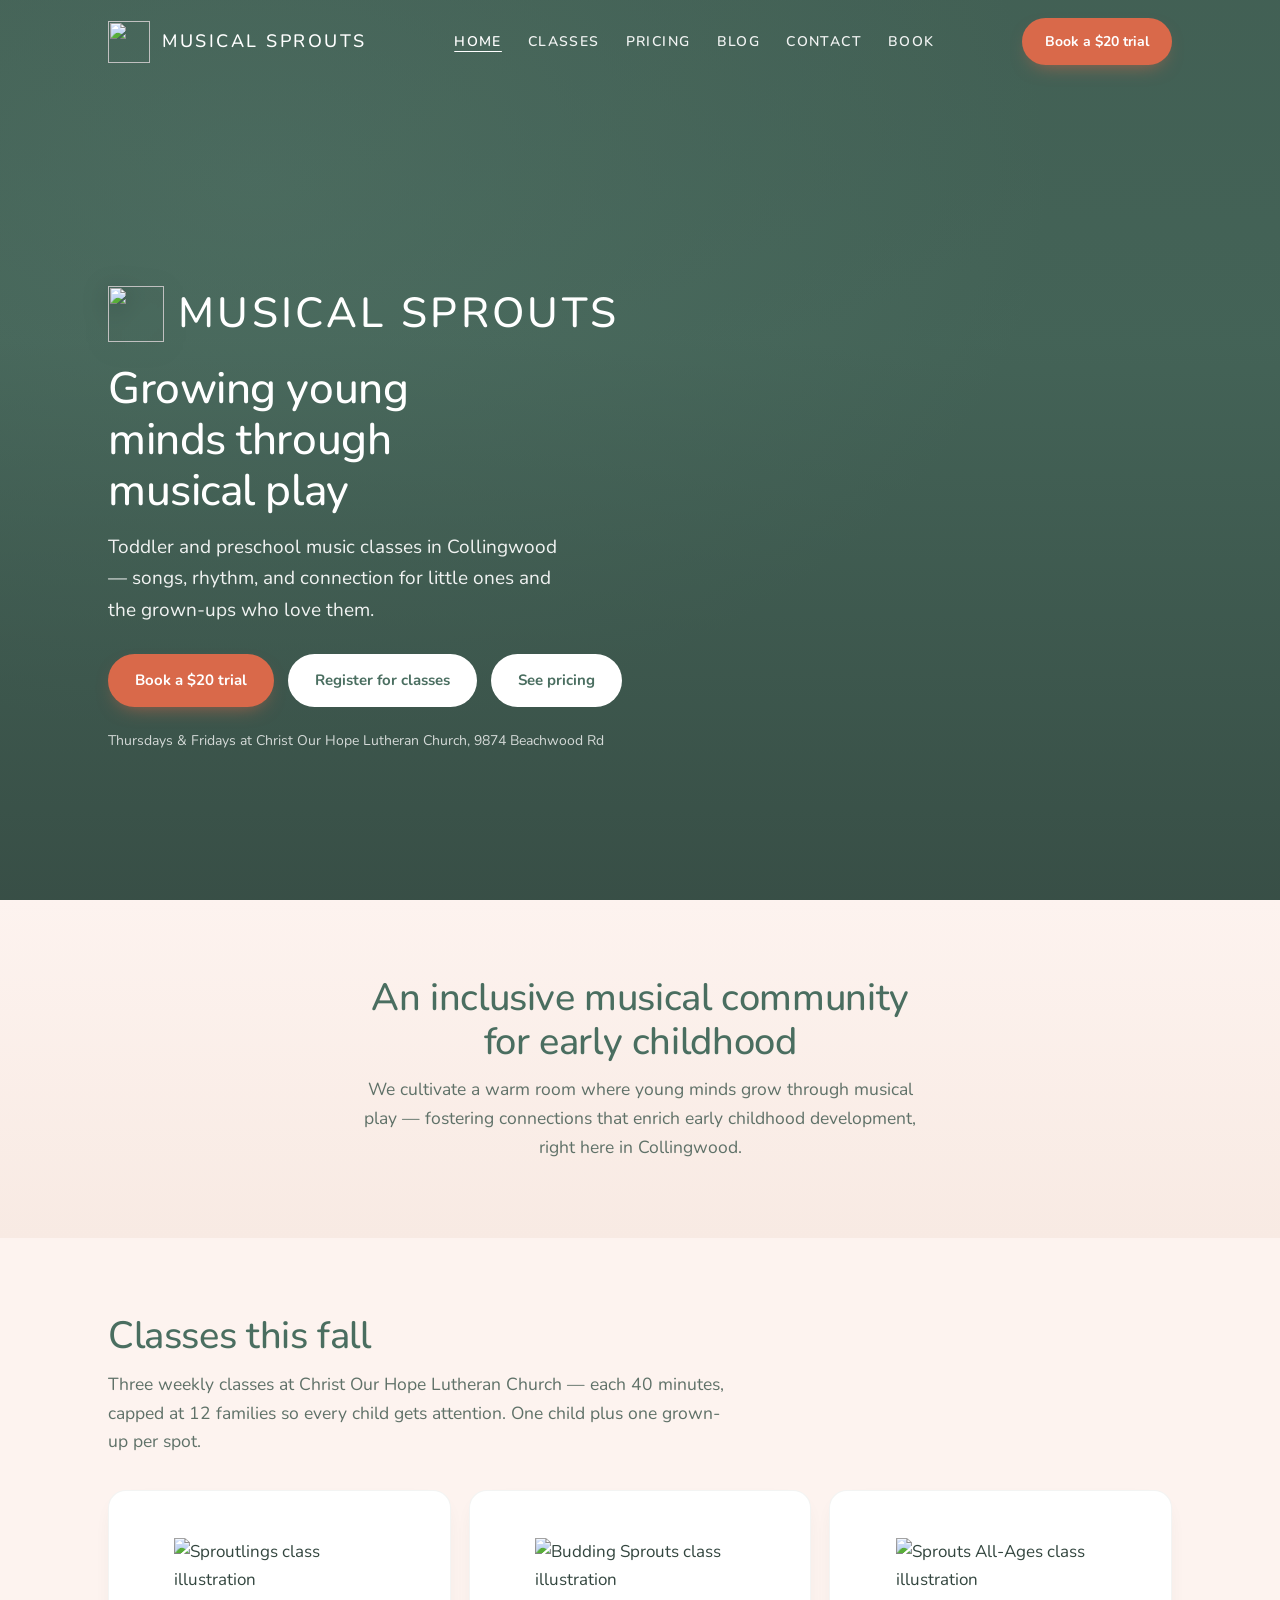
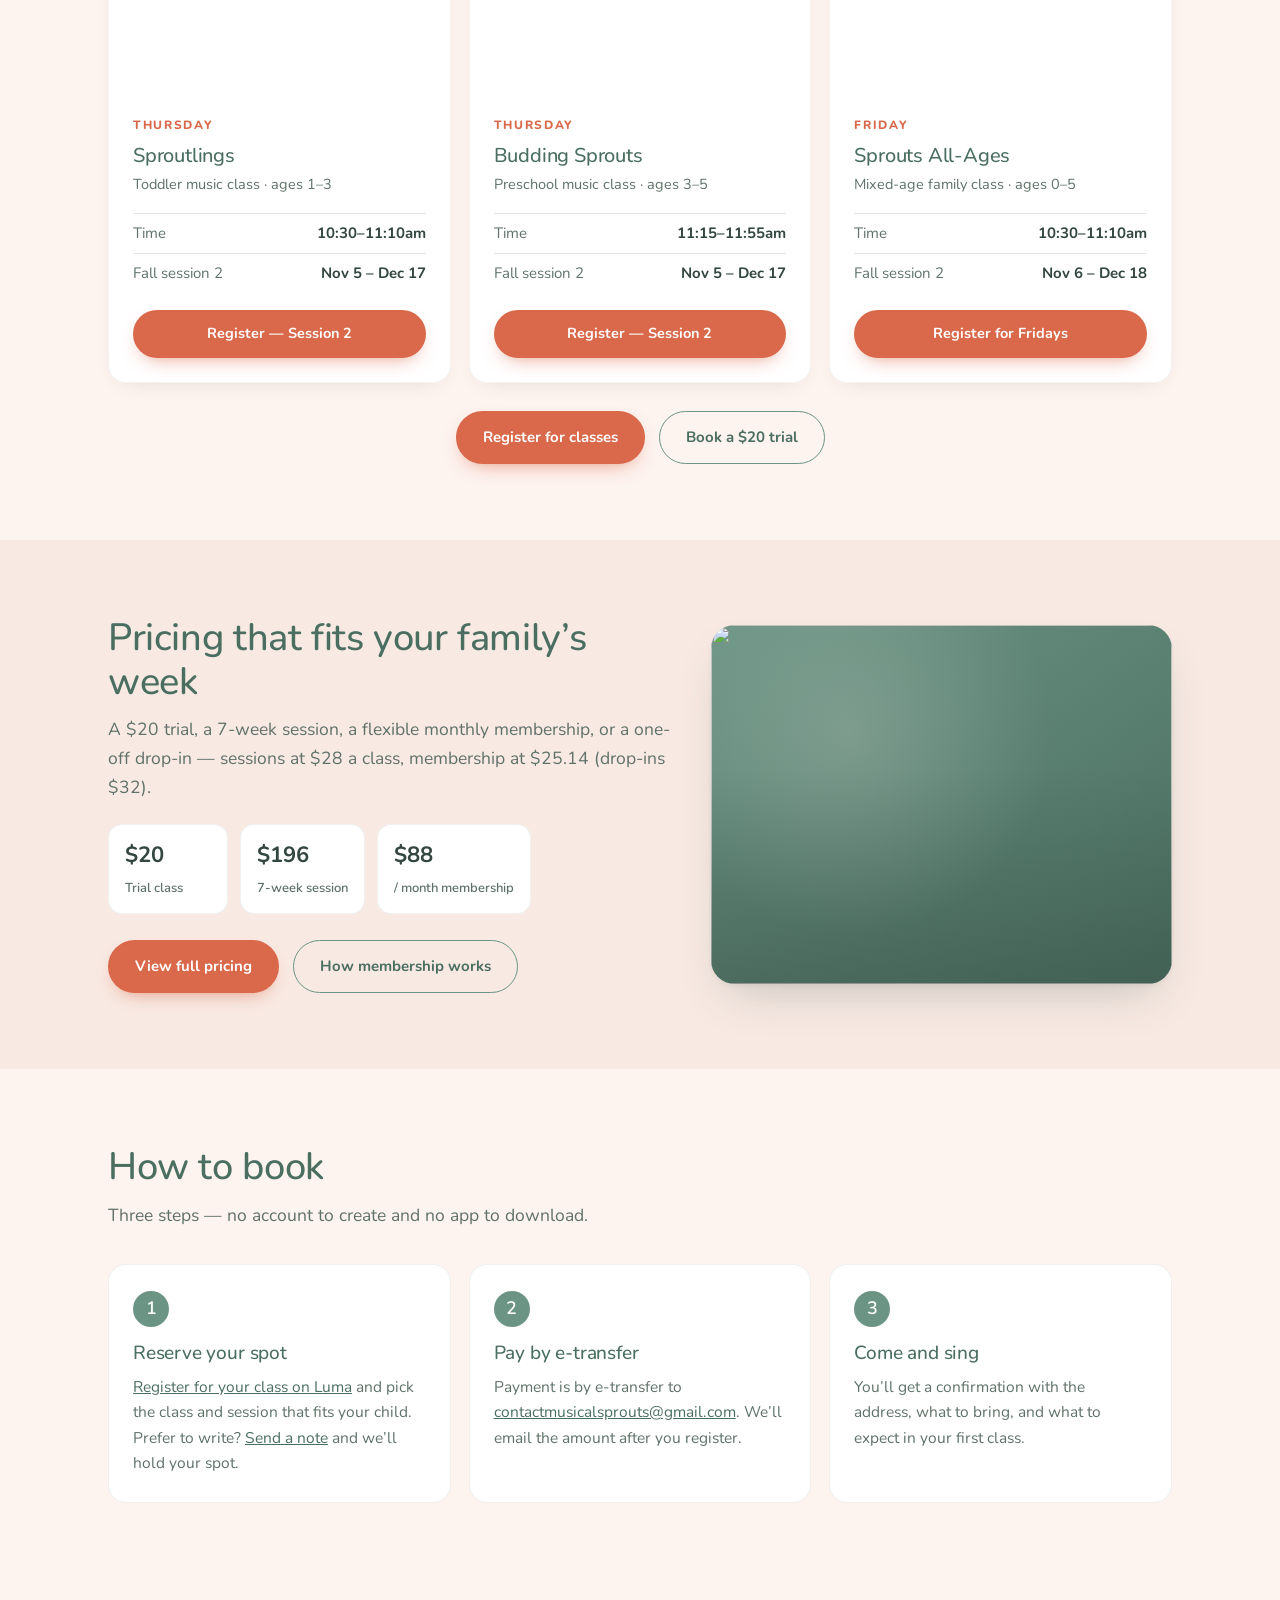
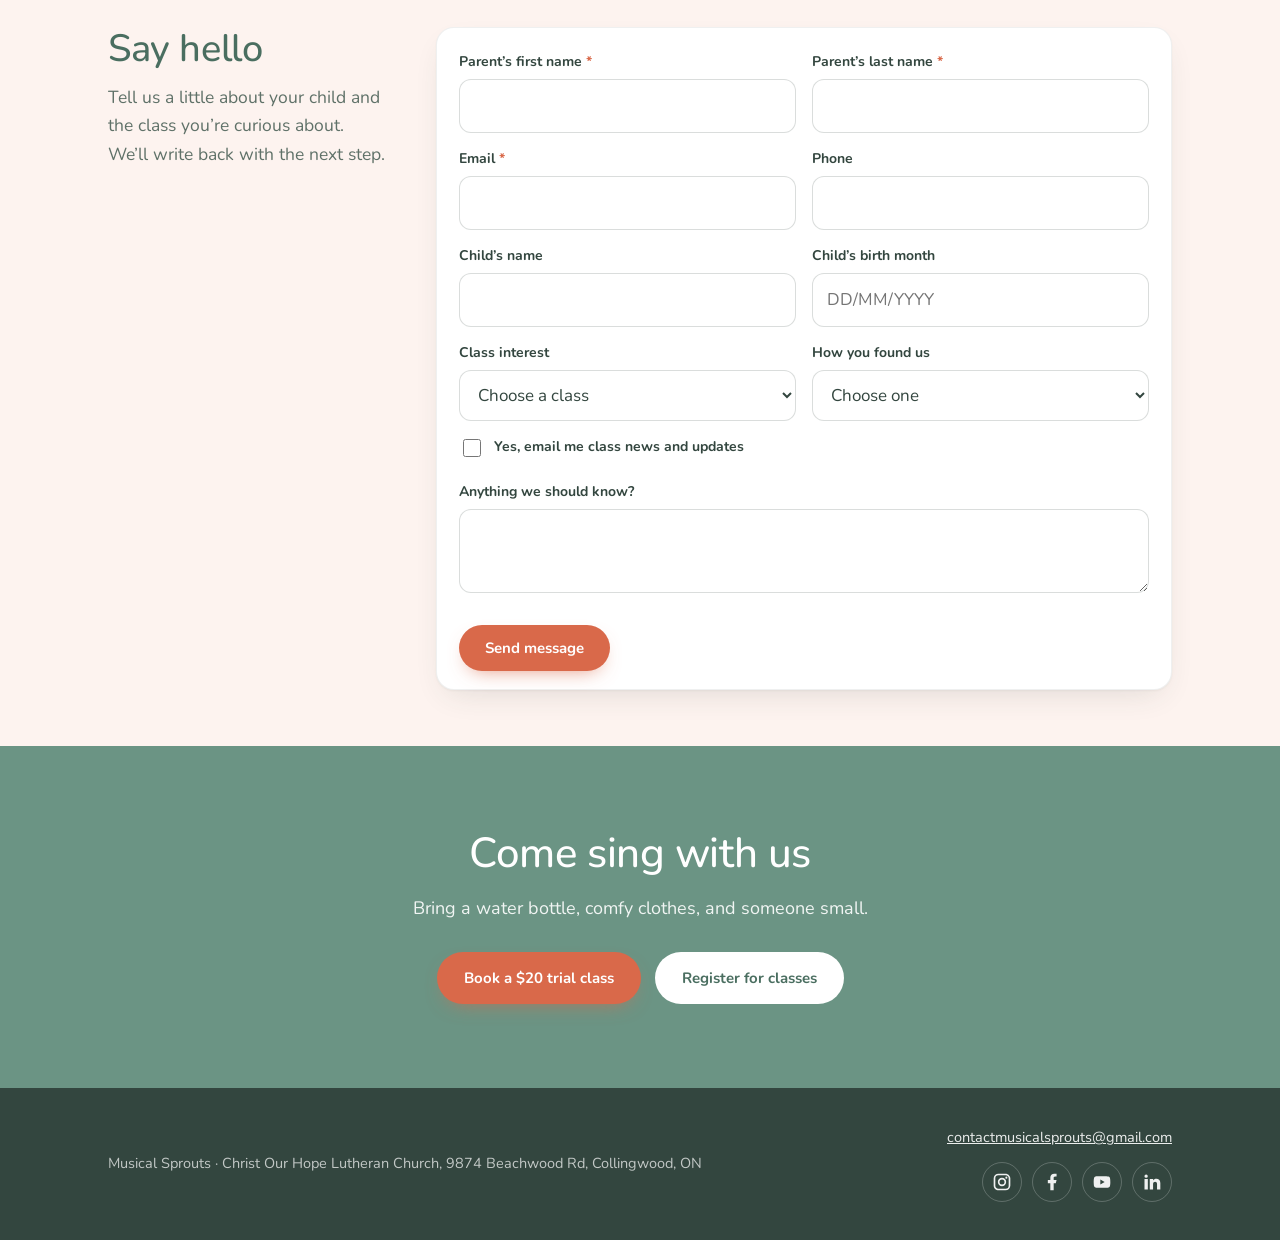
==== commit 2e4c3b13: "Point the Friday class button at the new Sprouts signup. Co-authored-by: Cursor <cursoragent@cursor." ====
--- a/index.html
+++ b/index.html
@@ -223,7 +223,7 @@
           <div><dt>Time</dt><dd>10:30–11:10am</dd></div>
           <div><dt>Fall session 2</dt><dd>Nov 6 – Dec 18</dd></div>
         </dl>
-        <a class="btn btn-coral" href="https://luma.com/event/evt-Kc5DfZgmEFUaxPR" data-luma-action="checkout" data-luma-event-id="evt-Kc5DfZgmEFUaxPR" target="_blank" rel="noopener">Register — Session 2</a>
+        <a class="btn btn-coral" href="https://luma.com/az12220l" data-luma-action="checkout" data-luma-event-id="evt-Kc5DfZgmEFUaxPR" target="_blank" rel="noopener">Register for Fridays</a>
       </article>
     </div>
     <div class="section-actions">
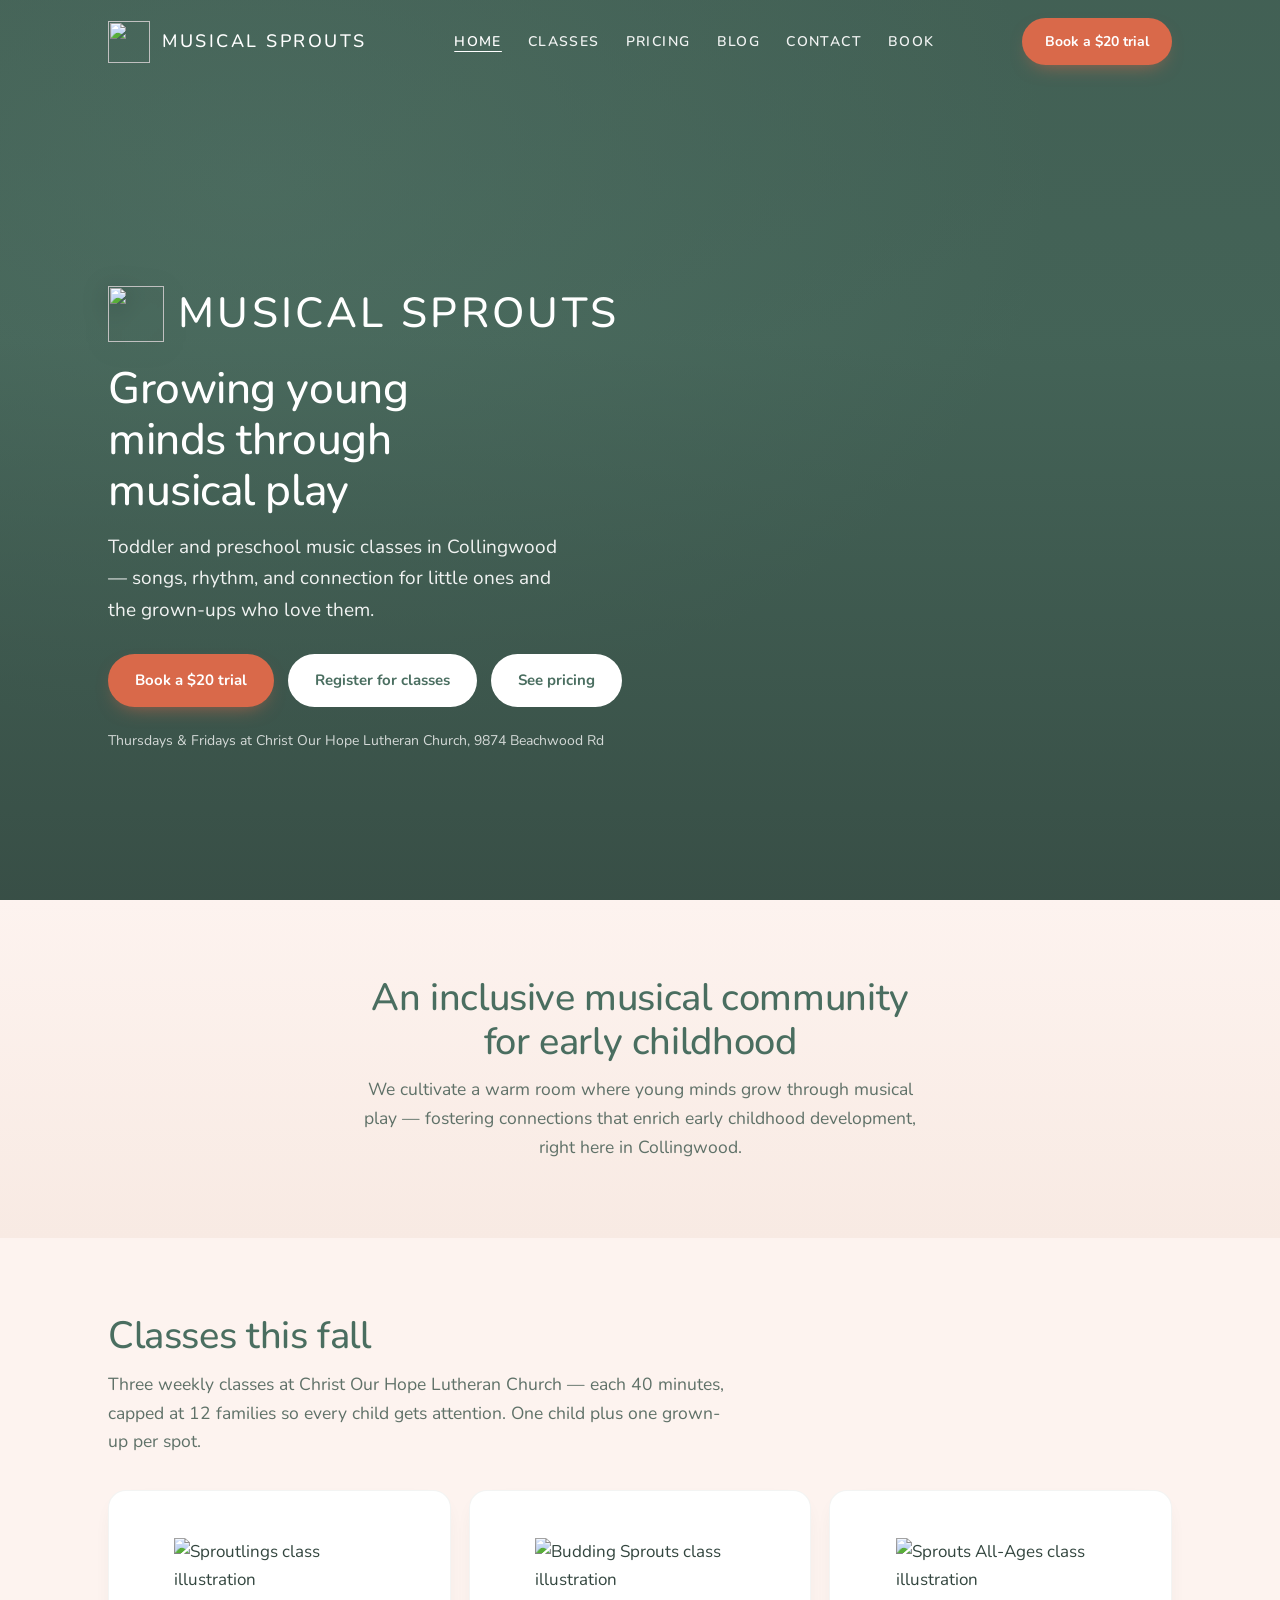
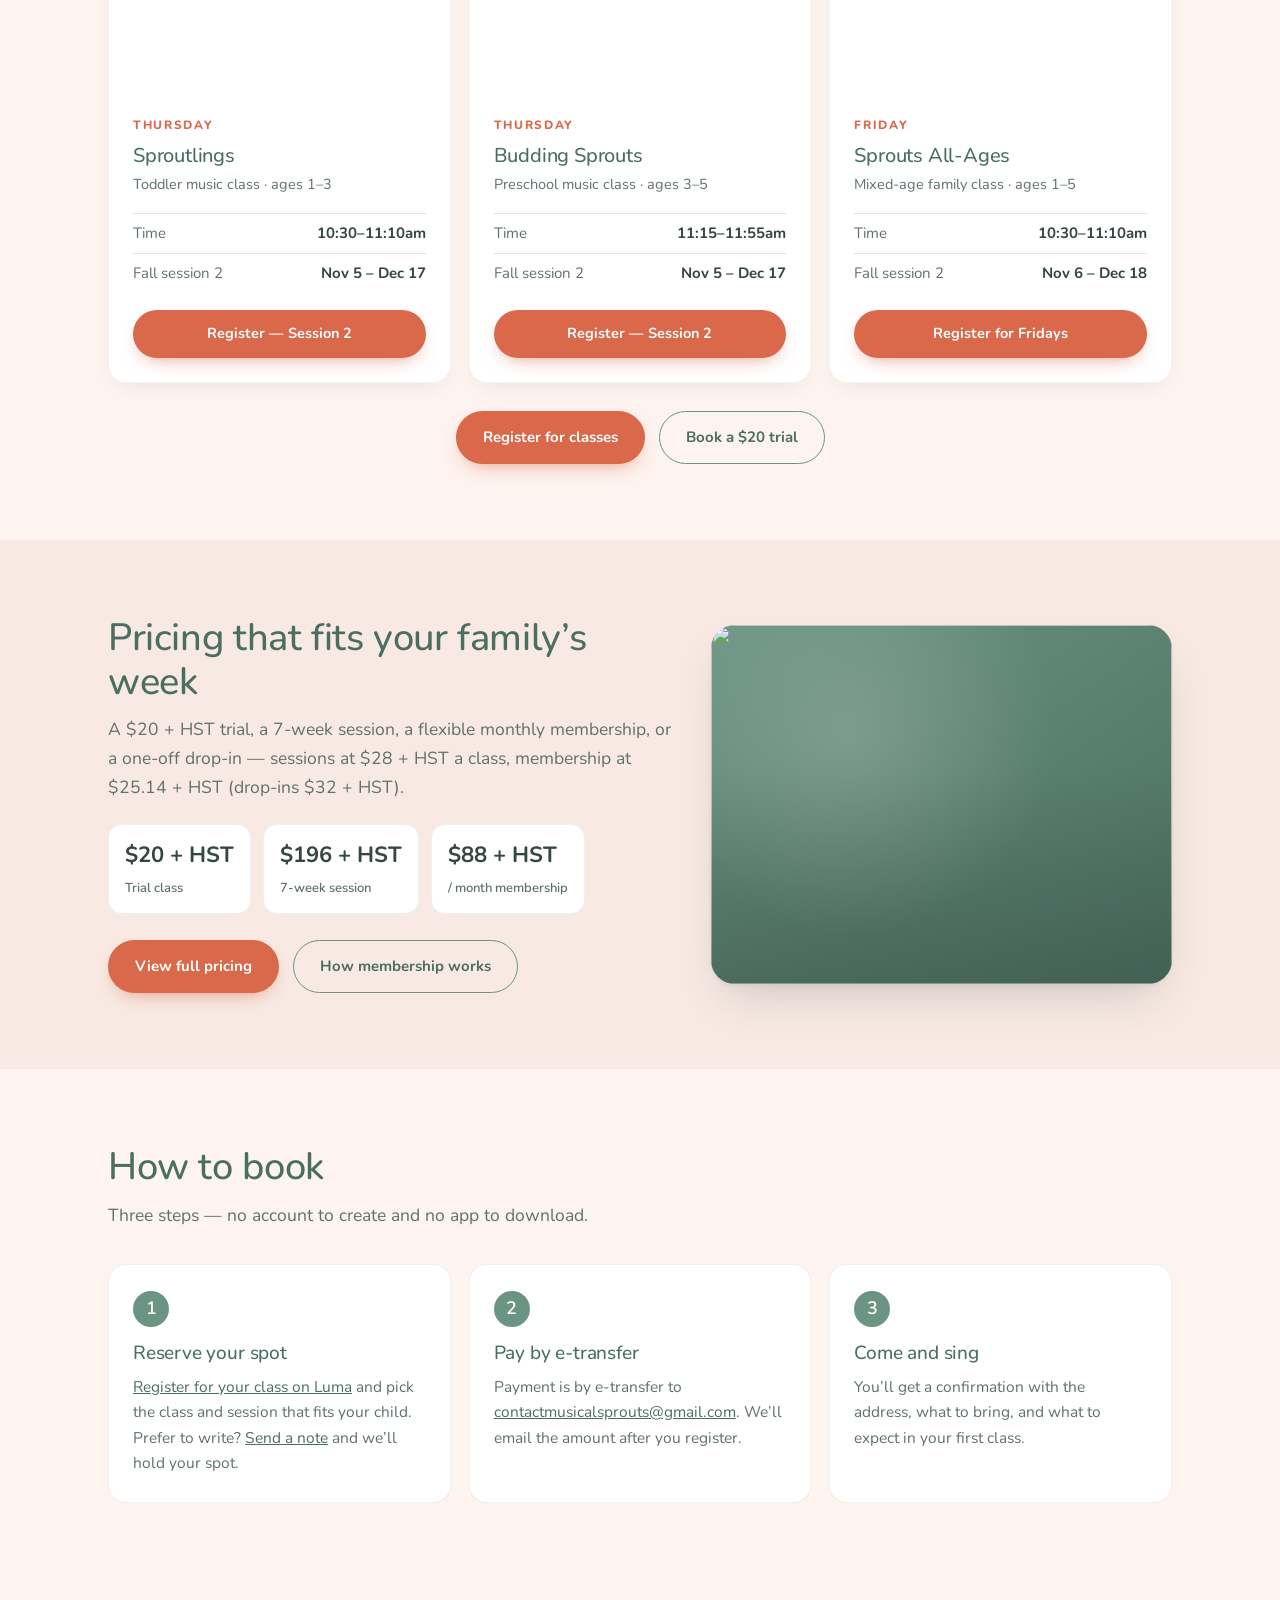
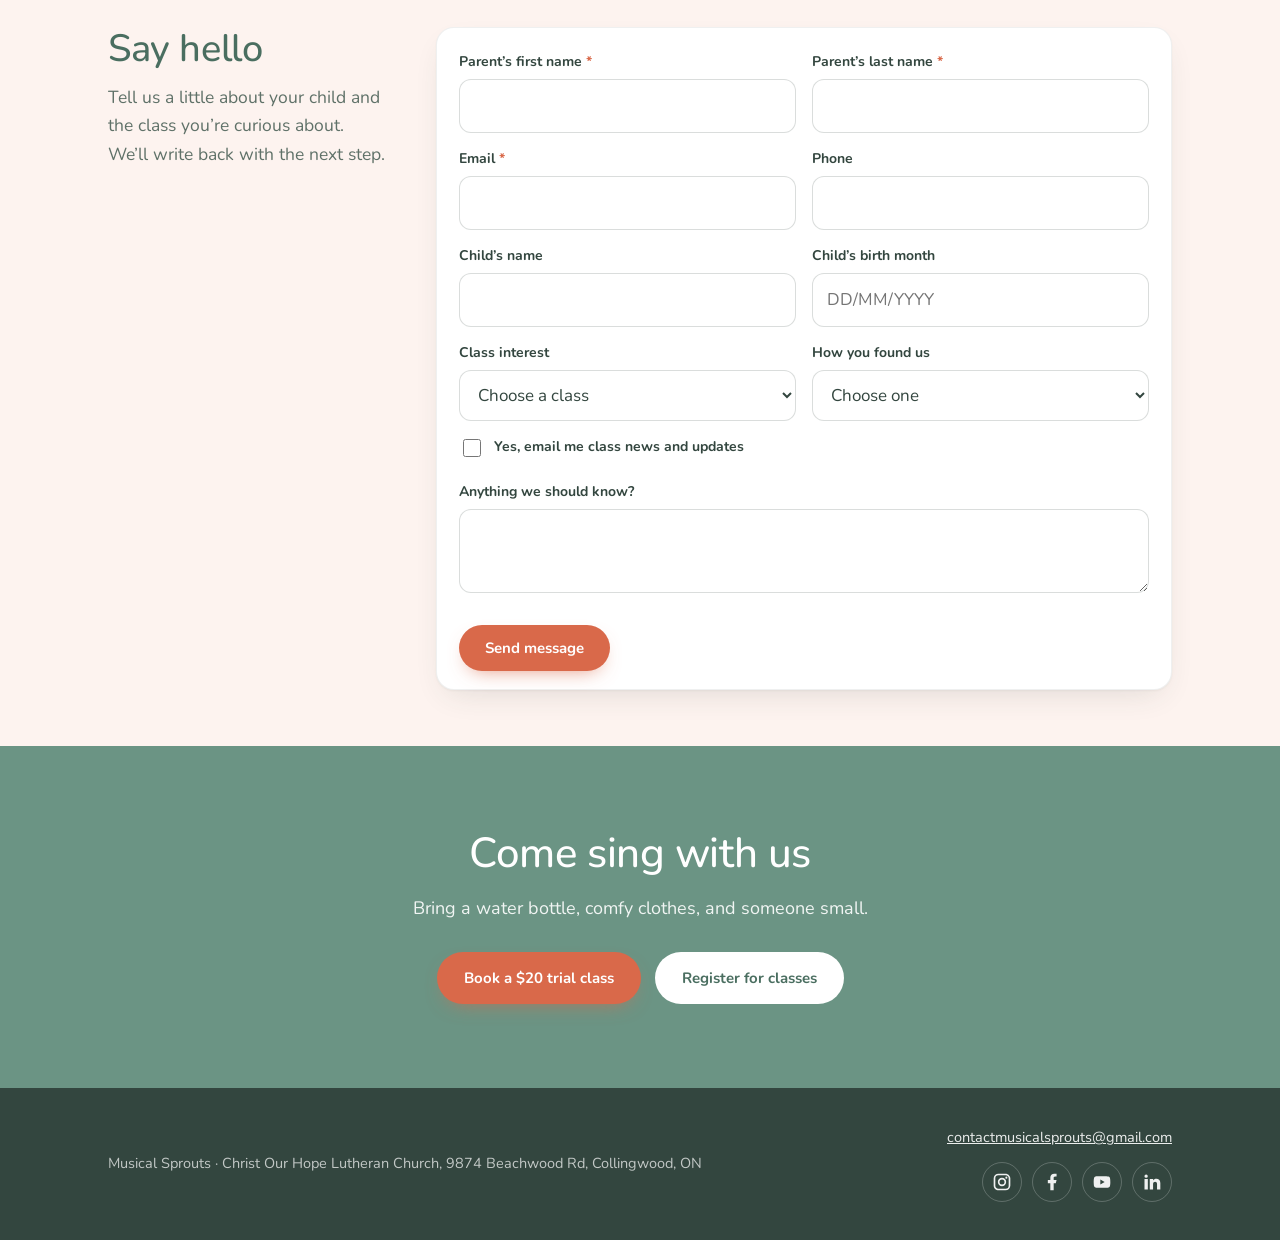
==== commit 87aa51ad: "Show prices plus HST and match Sprouts All-Ages to ages 1-5. Co-authored-by: Cursor <cursoragent@cur" ====
--- a/index.html
+++ b/index.html
@@ -71,7 +71,7 @@
         "email": "contactmusicalsprouts@gmail.com",
         "image": "https://media.cwd-cdn.com/musical-sprouts/images/hero.png",
         "logo": "https://media.cwd-cdn.com/musical-sprouts/images/logo-colour.svg",
-        "description": "Inclusive toddler and preschool music classes in Collingwood, Ontario — songs, rhythm, movement, and connection for children ages 0–5 and their caregivers.",
+        "description": "Inclusive toddler and preschool music classes in Collingwood, Ontario — songs, rhythm, movement, and connection for children ages 1–5 and their caregivers.",
         "priceRange": "$$",
         "currenciesAccepted": "CAD",
         "paymentAccepted": "e-Transfer",
@@ -218,7 +218,7 @@
         </div>
         <p class="day">Friday</p>
         <h3>Sprouts All-Ages</h3>
-        <p class="age">Mixed-age family class · ages 0–5</p>
+        <p class="age">Mixed-age family class · ages 1–5</p>
         <dl>
           <div><dt>Time</dt><dd>10:30–11:10am</dd></div>
           <div><dt>Fall session 2</dt><dd>Nov 6 – Dec 18</dd></div>
@@ -238,12 +238,12 @@
     <div class="teaser__copy">
       <div class="sec-head">
         <h2>Pricing that fits your family’s week</h2>
-        <p>A $20 trial, a 7-week session, a flexible monthly membership, or a one-off drop-in — sessions at $28 a class, membership at $25.14 (drop-ins $32).</p>
+        <p>A $20 + HST trial, a 7-week session, a flexible monthly membership, or a one-off drop-in — sessions at $28 + HST a class, membership at $25.14 + HST (drop-ins $32 + HST).</p>
       </div>
       <div class="price-strip">
-        <div class="price-chip"><strong>$20</strong><span>Trial class</span></div>
-        <div class="price-chip"><strong>$196</strong><span>7-week session</span></div>
-        <div class="price-chip"><strong>$88</strong><span>/ month membership</span></div>
+        <div class="price-chip"><strong>$20 + HST</strong><span>Trial class</span></div>
+        <div class="price-chip"><strong>$196 + HST</strong><span>7-week session</span></div>
+        <div class="price-chip"><strong>$88 + HST</strong><span>/ month membership</span></div>
       </div>
       <div class="actions" style="margin-top:26px;display:flex;gap:14px;flex-wrap:wrap">
         <a class="btn btn-coral" href="pricing">View full pricing</a>
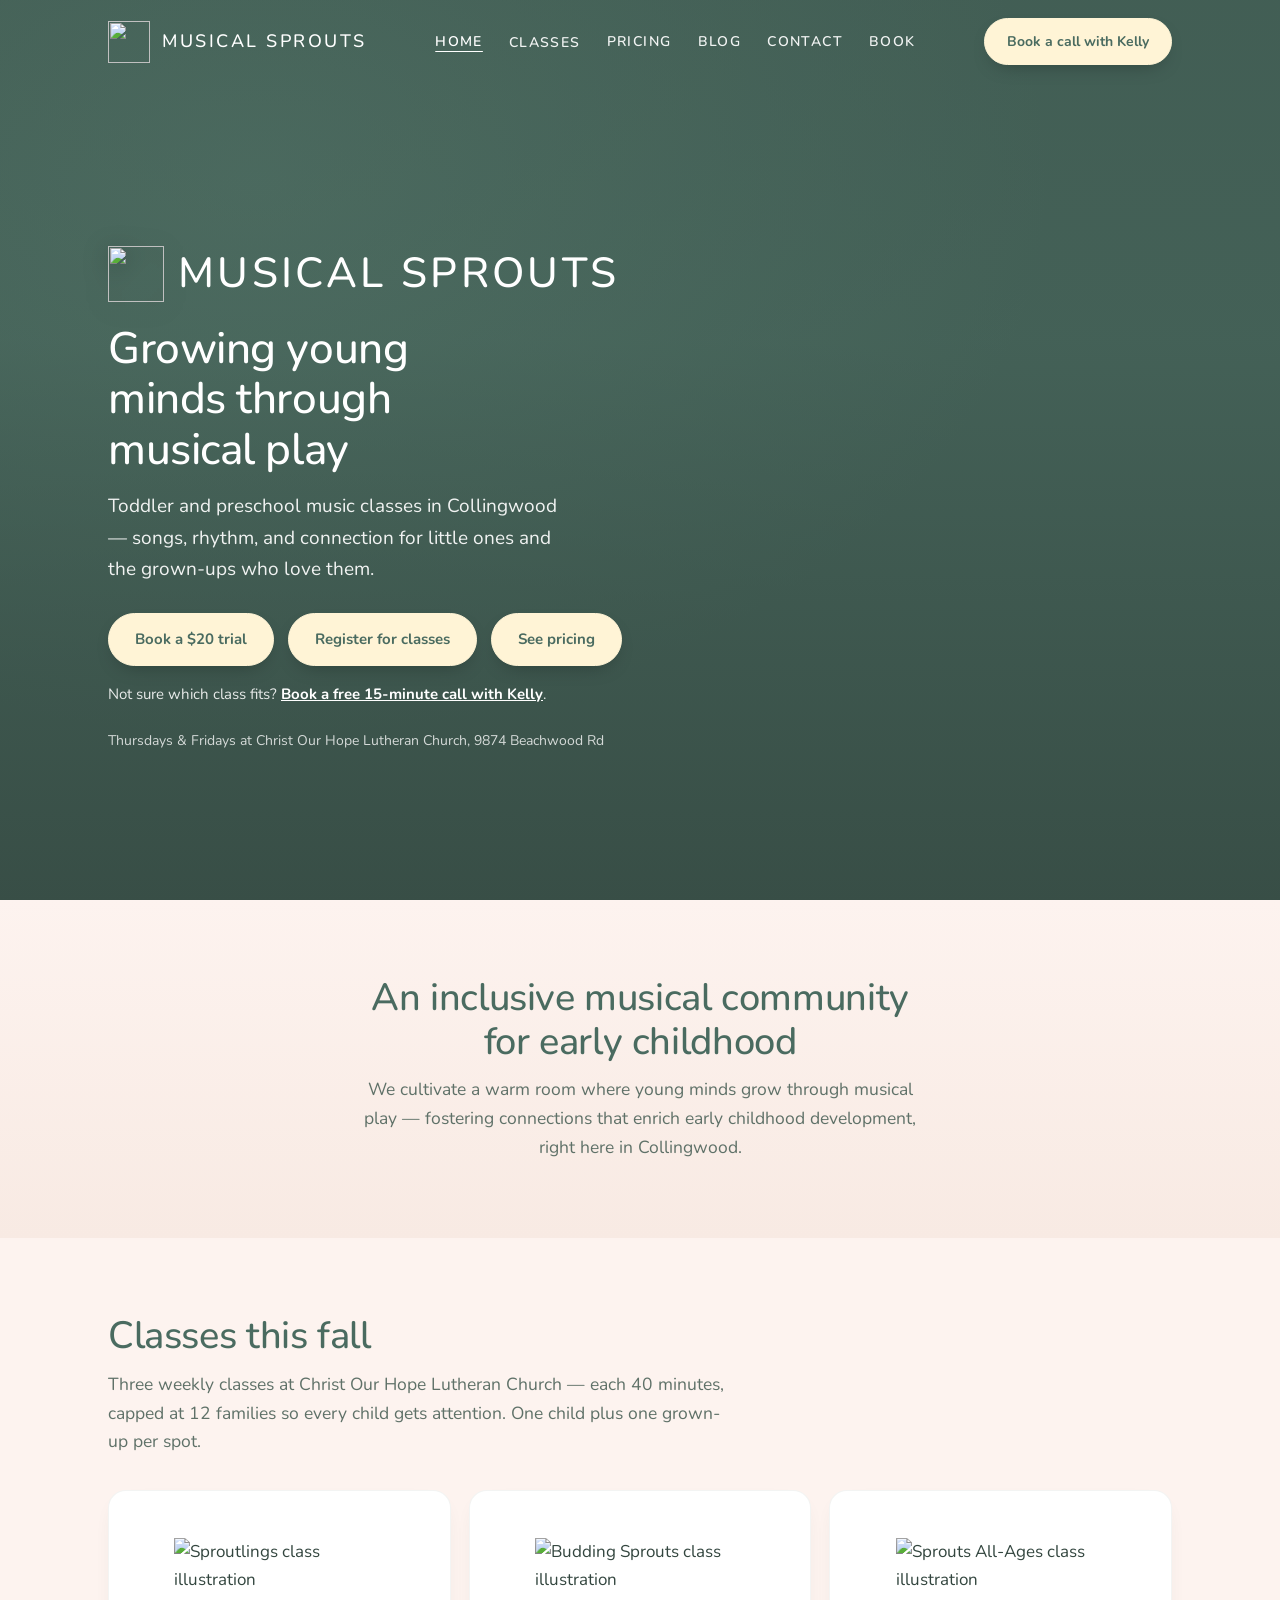
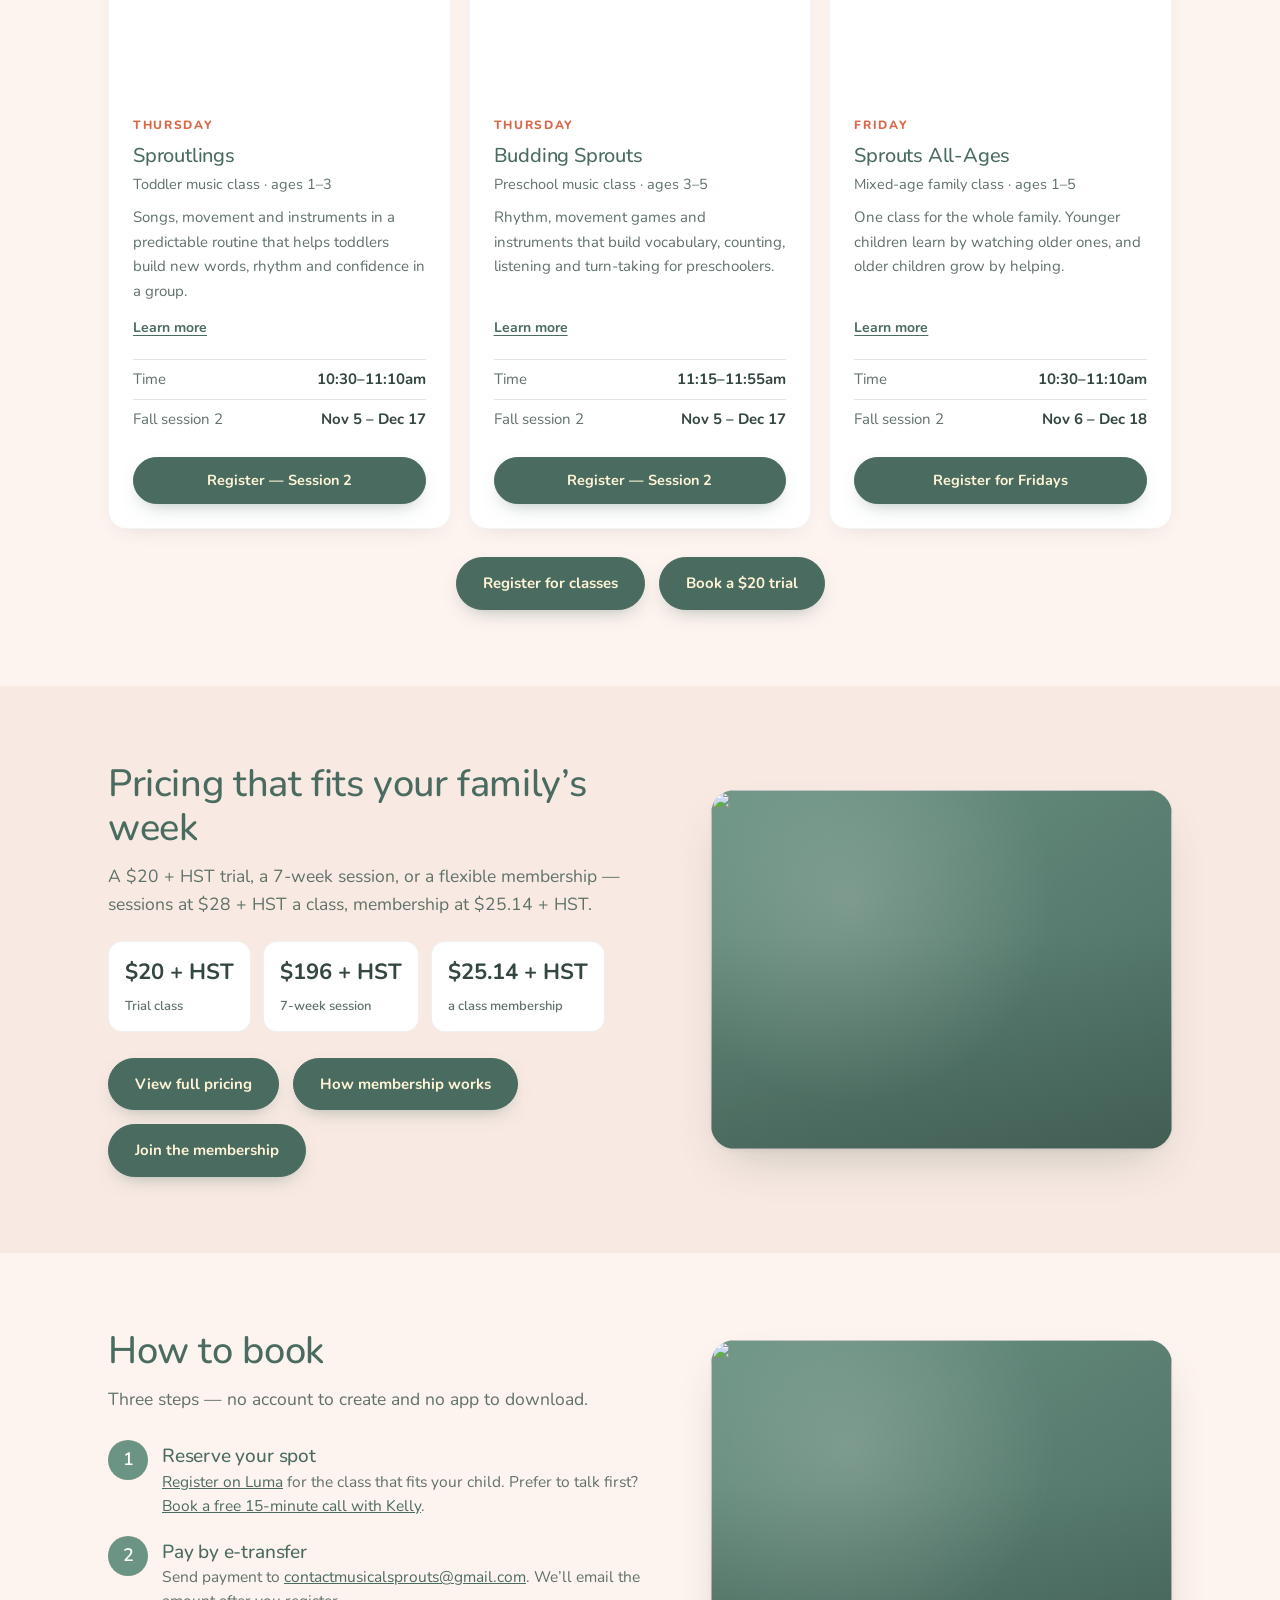
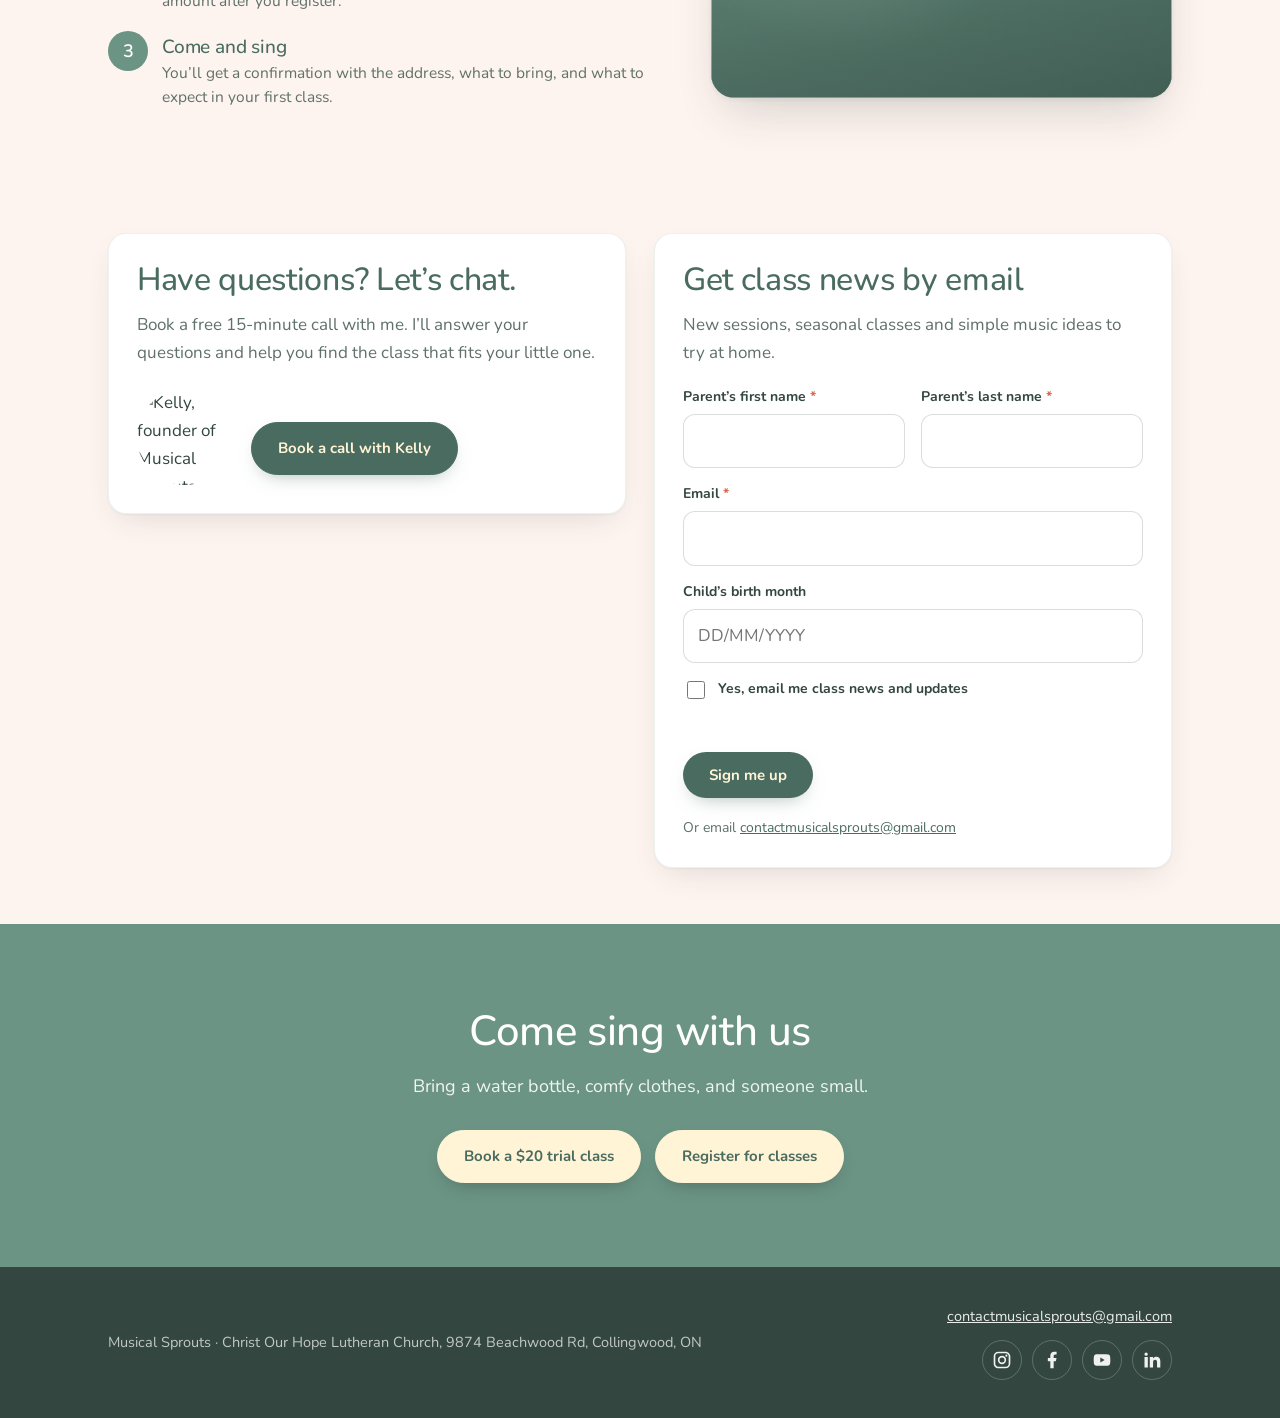
==== commit 9e6ce8d1: "Publish Kelly Nov 2026 membership, class pages, and booking updates. Ship Join membership and Book a" ====
--- a/index.html
+++ b/index.html
@@ -13,7 +13,6 @@
         window.location.replace(clean + window.location.search + window.location.hash);
       })();
     </script>
-
   <meta charset="utf-8" />
   <meta name="viewport" content="width=device-width, initial-scale=1" />
   <title>Musical Sprouts | Growing young minds through musical play — Collingwood, ON</title>
@@ -24,7 +23,7 @@
   <meta name="geo.placename" content="Collingwood" />
   <meta name="geo.position" content="44.4924392;-80.1753303" />
   <meta name="ICBM" content="44.4924392, -80.1753303" />
-  <meta name="theme-color" content="#6B9484" />
+  <meta name="theme-color" content="#4A6B60" />
   <link rel="canonical" href="https://musicalsprouts.com/" />
   <link rel="manifest" href="site.webmanifest" />
   <link rel="icon" href="https://media.cwd-cdn.com/musical-sprouts/images/favicon.png" type="image/png" />
@@ -34,10 +33,11 @@
   <link rel="preconnect" href="https://api.fontshare.com" crossorigin />
   <link rel="preconnect" href="https://media.cwd-cdn.com" crossorigin />
   <link rel="dns-prefetch" href="https://luma.com" />
+  <link rel="dns-prefetch" href="https://calendly.com" />
   <link rel="preload" as="image" href="https://media.cwd-cdn.com/musical-sprouts/images/hero.png" fetchpriority="high" />
   <link href="https://api.fontshare.com/v2/css?f[]=chillax@400,500,600&display=swap" rel="stylesheet" />
   <link href="https://fonts.googleapis.com/css2?family=Nunito:wght@400;500;600;700;800&display=swap" rel="stylesheet" />
-  <link rel="stylesheet" href="css/styles.css?v=25" />
+  <link rel="stylesheet" href="css/styles.css?v=36" />
   <meta property="og:type" content="website" />
   <meta property="og:site_name" content="Musical Sprouts" />
   <meta property="og:locale" content="en_CA" />
@@ -97,18 +97,8 @@
           { "@type": "City", "name": "Meaford" }
         ],
         "openingHoursSpecification": [
-          {
-            "@type": "OpeningHoursSpecification",
-            "dayOfWeek": "Thursday",
-            "opens": "10:30",
-            "closes": "11:55"
-          },
-          {
-            "@type": "OpeningHoursSpecification",
-            "dayOfWeek": "Friday",
-            "opens": "10:30",
-            "closes": "11:10"
-          }
+          { "@type": "OpeningHoursSpecification", "dayOfWeek": "Thursday", "opens": "10:30", "closes": "11:55" },
+          { "@type": "OpeningHoursSpecification", "dayOfWeek": "Friday", "opens": "10:30", "closes": "11:10" }
         ],
         "contactPoint": {
           "@type": "ContactPoint",
@@ -140,13 +130,21 @@
     <button class="nav-toggle" type="button" aria-expanded="false" aria-controls="site-nav" aria-label="Open menu">Menu</button>
     <nav class="main" id="site-nav" aria-label="Main">
       <a href="./" aria-current="page">Home</a>
-      <a href="#classes">Classes</a>
+      <div class="nav-item">
+        <a href="#classes">Classes</a>
+        <div class="nav-sub">
+          <a href="sproutlings">Sproutlings</a>
+          <a href="budding-sprouts">Budding Sprouts</a>
+          <a href="sprouts-all-ages">Sprouts All-Ages</a>
+        </div>
+      </div>
       <a href="pricing">Pricing</a>
       <a href="blog">Blog</a>
       <a href="contact">Contact</a>
       <a href="#book">Book</a>
+      
     </nav>
-    <a class="btn btn-coral" href="https://luma.com/2sos15kk" target="_blank" rel="noopener">Book a $20 trial</a>
+    <a class="btn" href="https://calendly.com/contactmusicalsprouts/30min" target="_blank" rel="noopener">Book a call with Kelly</a>
   </div>
 </header>
 
@@ -165,10 +163,11 @@
     <h1>Growing young minds through musical play</h1>
     <p class="lede">Toddler and preschool music classes in Collingwood — songs, rhythm, and connection for little ones and the grown-ups who love them.</p>
     <div class="actions">
-      <a class="btn btn-coral" href="https://luma.com/2sos15kk" target="_blank" rel="noopener">Book a $20 trial</a>
-      <a class="btn btn-white" href="https://luma.com/embed/calendar/cal-vuIkQtGgg520tlG/events" target="_blank" rel="noopener">Register for classes</a>
-      <a class="btn btn-white" href="pricing">See pricing</a>
-    </div>
+      <a class="btn" href="https://luma.com/2sos15kk" target="_blank" rel="noopener">Book a $20 trial</a>
+      <a class="btn" href="https://luma.com/embed/calendar/cal-ZKOXhg0jwdVWbdh/events" target="_blank" rel="noopener">Register for classes</a>
+      <a class="btn" href="pricing">See pricing</a>
+    </div>
+    <p class="hero-note-line">Not sure which class fits? <a href="https://calendly.com/contactmusicalsprouts/30min" target="_blank" rel="noopener">Book a free 15-minute call with Kelly</a>.</p>
     <p class="place">Thursdays &amp; Fridays at Christ Our Hope Lutheran Church, 9874 Beachwood Rd</p>
   </div>
 </section>
@@ -190,45 +189,48 @@
     </div>
     <div class="classes">
       <article class="cls">
-        <div class="thumb thumb--mark"><img src="https://media.cwd-cdn.com/musical-sprouts/images/sproutlings.svg?v=3" width="1200" height="750" alt="Sproutlings class illustration" />
-        </div>
+        <div class="thumb thumb--mark"><img src="https://media.cwd-cdn.com/musical-sprouts/images/sproutlings.svg?v=3" width="1200" height="750" alt="Sproutlings class illustration" /></div>
         <p class="day">Thursday</p>
         <h3>Sproutlings</h3>
         <p class="age">Toddler music class · ages 1–3</p>
+        <p class="blurb">Songs, movement and instruments in a predictable routine that helps toddlers build new words, rhythm and confidence in a group.</p>
+        <p class="learn"><a class="text-link" href="sproutlings">Learn more</a></p>
         <dl>
           <div><dt>Time</dt><dd>10:30–11:10am</dd></div>
           <div><dt>Fall session 2</dt><dd>Nov 5 – Dec 17</dd></div>
         </dl>
-        <a class="btn btn-coral" href="https://luma.com/event/evt-Mxw4sqHD8WpP4fP" data-luma-action="checkout" data-luma-event-id="evt-Mxw4sqHD8WpP4fP" target="_blank" rel="noopener">Register — Session 2</a>
+        <a class="btn" href="https://luma.com/fqusu4u2" data-luma-action="checkout" data-luma-event-id="evt-Mxw4sqHD8WpP4fP" target="_blank" rel="noopener">Register — Session 2</a>
       </article>
       <article class="cls">
-        <div class="thumb thumb--mark"><img src="https://media.cwd-cdn.com/musical-sprouts/images/budding-sprouts.svg?v=1" width="1200" height="750" alt="Budding Sprouts class illustration" />
-        </div>
+        <div class="thumb thumb--mark"><img src="https://media.cwd-cdn.com/musical-sprouts/images/budding-sprouts.svg?v=1" width="1200" height="750" alt="Budding Sprouts class illustration" /></div>
         <p class="day">Thursday</p>
         <h3>Budding Sprouts</h3>
         <p class="age">Preschool music class · ages 3–5</p>
+        <p class="blurb">Rhythm, movement games and instruments that build vocabulary, counting, listening and turn-taking for preschoolers.</p>
+        <p class="learn"><a class="text-link" href="budding-sprouts">Learn more</a></p>
         <dl>
           <div><dt>Time</dt><dd>11:15–11:55am</dd></div>
           <div><dt>Fall session 2</dt><dd>Nov 5 – Dec 17</dd></div>
         </dl>
-        <a class="btn btn-coral" href="https://luma.com/event/evt-mai8jfi61AiZrkU" data-luma-action="checkout" data-luma-event-id="evt-mai8jfi61AiZrkU" target="_blank" rel="noopener">Register — Session 2</a>
+        <a class="btn" href="https://luma.com/73ap8ltu" data-luma-action="checkout" data-luma-event-id="evt-mai8jfi61AiZrkU" target="_blank" rel="noopener">Register — Session 2</a>
       </article>
       <article class="cls">
-        <div class="thumb thumb--mark"><img src="https://media.cwd-cdn.com/musical-sprouts/images/sprouts-all-ages.svg?v=1" width="1200" height="750" alt="Sprouts All-Ages class illustration" />
-        </div>
+        <div class="thumb thumb--mark"><img src="https://media.cwd-cdn.com/musical-sprouts/images/sprouts-all-ages.svg?v=1" width="1200" height="750" alt="Sprouts All-Ages class illustration" /></div>
         <p class="day">Friday</p>
         <h3>Sprouts All-Ages</h3>
         <p class="age">Mixed-age family class · ages 1–5</p>
+        <p class="blurb">One class for the whole family. Younger children learn by watching older ones, and older children grow by helping.</p>
+        <p class="learn"><a class="text-link" href="sprouts-all-ages">Learn more</a></p>
         <dl>
           <div><dt>Time</dt><dd>10:30–11:10am</dd></div>
           <div><dt>Fall session 2</dt><dd>Nov 6 – Dec 18</dd></div>
         </dl>
-        <a class="btn btn-coral" href="https://luma.com/az12220l" data-luma-action="checkout" data-luma-event-id="evt-Kc5DfZgmEFUaxPR" target="_blank" rel="noopener">Register for Fridays</a>
+        <a class="btn" href="https://luma.com/az12220l" data-luma-action="checkout" data-luma-event-id="evt-Kc5DfZgmEFUaxPR" target="_blank" rel="noopener">Register for Fridays</a>
       </article>
     </div>
     <div class="section-actions">
-      <a class="btn btn-coral" href="https://luma.com/embed/calendar/cal-vuIkQtGgg520tlG/events" target="_blank" rel="noopener">Register for classes</a>
-      <a class="btn btn-outline" href="https://luma.com/2sos15kk" target="_blank" rel="noopener">Book a $20 trial</a>
+      <a class="btn" href="https://luma.com/embed/calendar/cal-ZKOXhg0jwdVWbdh/events" target="_blank" rel="noopener">Register for classes</a>
+      <a class="btn" href="https://luma.com/2sos15kk" target="_blank" rel="noopener">Book a $20 trial</a>
     </div>
   </div>
 </section>
@@ -238,59 +240,76 @@
     <div class="teaser__copy">
       <div class="sec-head">
         <h2>Pricing that fits your family’s week</h2>
-        <p>A $20 + HST trial, a 7-week session, a flexible monthly membership, or a one-off drop-in — sessions at $28 + HST a class, membership at $25.14 + HST (drop-ins $32 + HST).</p>
+        <p>A $20 + HST trial, a 7-week session, or a flexible membership — sessions at $28 + HST a class, membership at $25.14 + HST.</p>
       </div>
       <div class="price-strip">
         <div class="price-chip"><strong>$20 + HST</strong><span>Trial class</span></div>
         <div class="price-chip"><strong>$196 + HST</strong><span>7-week session</span></div>
-        <div class="price-chip"><strong>$88 + HST</strong><span>/ month membership</span></div>
+        <div class="price-chip"><strong>$25.14 + HST</strong><span>a class membership</span></div>
       </div>
       <div class="actions" style="margin-top:26px;display:flex;gap:14px;flex-wrap:wrap">
-        <a class="btn btn-coral" href="pricing">View full pricing</a>
-        <a class="btn btn-outline" href="pricing#membership">How membership works</a>
+        <a class="btn" href="pricing">View full pricing</a>
+        <a class="btn" href="pricing#membership">How membership works</a>
+        <a class="btn" href="https://luma.com/3c4b1vey" data-luma-action="checkout" data-luma-event-id="evt-WijBbqadrEz8CPZ" target="_blank" rel="noopener">Join the membership</a>
       </div>
     </div>
     <div class="teaser__visual" aria-hidden="true">
-      <img src="https://media.cwd-cdn.com/musical-sprouts/images/hero.png" alt="" width="900" height="700" loading="lazy" />
+      <img src="https://media.cwd-cdn.com/musical-sprouts/images/scarves-tambourine-uke.jpg" alt="" width="900" height="700" loading="lazy" />
       <div class="glow"></div>
     </div>
   </div>
 </section>
 
 <section id="book">
-  <div class="wrap">
-    <div class="sec-head">
-      <h2>How to book</h2>
-      <p>Three steps — no account to create and no app to download.</p>
-    </div>
-    <div class="steps">
-      <div class="step">
-        <h3>Reserve your spot</h3>
-        <p><a href="https://luma.com/embed/calendar/cal-vuIkQtGgg520tlG/events" target="_blank" rel="noopener">Register for your class on Luma</a> and pick the class and session that fits your child. Prefer to write? <a href="#contact">Send a note</a> and we’ll hold your spot.</p>
-      </div>
-      <div class="step">
-        <h3>Pay by e-transfer</h3>
-        <p>Payment is by e-transfer to <a href="mailto:contactmusicalsprouts@gmail.com">contactmusicalsprouts@gmail.com</a>. We’ll email the amount after you register.</p>
-      </div>
-      <div class="step">
-        <h3>Come and sing</h3>
-        <p>You’ll get a confirmation with the address, what to bring, and what to expect in your first class.</p>
-      </div>
+  <div class="wrap teaser">
+    <div class="teaser__copy">
+      <div class="sec-head">
+        <h2>How to book</h2>
+        <p>Three steps — no account to create and no app to download.</p>
+      </div>
+      <ol class="book-steps">
+        <li>
+          <h3>Reserve your spot</h3>
+          <p><a href="https://luma.com/embed/calendar/cal-ZKOXhg0jwdVWbdh/events" target="_blank" rel="noopener">Register on Luma</a> for the class that fits your child. Prefer to talk first? <a href="https://calendly.com/contactmusicalsprouts/30min" target="_blank" rel="noopener">Book a free 15-minute call with Kelly</a>.</p>
+        </li>
+        <li>
+          <h3>Pay by e-transfer</h3>
+          <p>Send payment to <a href="mailto:contactmusicalsprouts@gmail.com">contactmusicalsprouts@gmail.com</a>. We’ll email the amount after you register.</p>
+        </li>
+        <li>
+          <h3>Come and sing</h3>
+          <p>You’ll get a confirmation with the address, what to bring, and what to expect in your first class.</p>
+        </li>
+      </ol>
+    </div>
+    <div class="teaser__visual" aria-hidden="true">
+      <img src="https://media.cwd-cdn.com/musical-sprouts/images/scarves.jpg" alt="" width="900" height="700" loading="lazy" />
+      <div class="glow"></div>
     </div>
   </div>
 </section>
 
 <section id="contact">
   <div class="wrap">
-    <div class="sec-head">
-      <h2>Say hello</h2>
-      <p>Tell us a little about your child and the class you’re curious about. We’ll write back with the next step.</p>
-    </div>
-    <div class="contact-form">
+    <div class="contact-split">
+      <div class="contact-panel">
+        <h2>Have questions? Let’s chat.</h2>
+        <p>Book a free 15-minute call with me. I’ll answer your questions and help you find the class that fits your little one.</p>
+        <div class="kelly">
+          <img src="https://media.cwd-cdn.com/musical-sprouts/images/kelly-headshot.jpg" width="192" height="192" alt="Kelly, founder of Musical Sprouts" loading="lazy" />
+          <div>
+            <a class="btn" href="https://calendly.com/contactmusicalsprouts/30min" target="_blank" rel="noopener">Book a call with Kelly</a>
+          </div>
+        </div>
+      </div>
+      <div class="contact-panel">
+        <h2>Get class news by email</h2>
+        <p>New sessions, seasonal classes and simple music ideas to try at home.</p>
+        <div class="contact-form" style="margin-top:18px;box-shadow:none;border:0;padding:0;background:transparent">
       <div class="wf_customMessageBox" id="wf_splash" hidden>
         <span id="wf_splash_info"></span>
       </div>
-      <form class="crm-form" id="webform83248000000329004" name="WebToContacts83248000000329004" accept-charset="UTF-8" novalidate>
+      <form class="crm-form crm-form--short" id="webform83248000000329004" name="WebToContacts83248000000329004" accept-charset="UTF-8" novalidate>
         <!-- Do not remove this code. -->
         <input type="text" style="display:none;" name="xnQsjsdp" value="c1c2f83e7d6f31d3f8bce6646d210e9ad783398d395883169e8fa7dbd7737e96" autocomplete="off" />
         <input type="hidden" name="zc_gad" id="zc_gad" value="" />
@@ -298,7 +317,6 @@
         <input type="text" style="display:none;" name="actionType" value="Q29udGFjdHM=" autocomplete="off" />
         <input type="text" style="display:none;" name="returnURL" value="null" autocomplete="off" />
         <input type="text" style="display:none;" name="aG9uZXlwb3Q" value="" autocomplete="off" tabindex="-1" aria-hidden="true" />
-
         <div class="zcwf_row">
           <label for="First_Name">Parent’s first name <span class="req">*</span></label>
           <input type="text" id="First_Name" name="First Name" maxlength="40" autocomplete="given-name" aria-required="true" required />
@@ -307,44 +325,13 @@
           <label for="Last_Name">Parent’s last name <span class="req">*</span></label>
           <input type="text" id="Last_Name" name="Last Name" maxlength="80" autocomplete="family-name" aria-required="true" required />
         </div>
-        <div class="zcwf_row">
+        <div class="zcwf_row zcwf_row--wide">
           <label for="Email">Email <span class="req">*</span></label>
           <input type="email" id="Email" name="Email" maxlength="100" autocomplete="email" ftype="email" aria-required="true" required />
         </div>
-        <div class="zcwf_row">
-          <label for="Phone">Phone</label>
-          <input type="tel" id="Phone" name="Phone" maxlength="50" autocomplete="tel" />
-        </div>
-        <div class="zcwf_row">
-          <label for="CONTACTCF1">Child’s name</label>
-          <input type="text" id="CONTACTCF1" name="CONTACTCF1" maxlength="100" autocomplete="off" />
-        </div>
-        <div class="zcwf_row">
+        <div class="zcwf_row zcwf_row--wide">
           <label for="CONTACTCF51">Child’s birth month</label>
           <input type="text" id="CONTACTCF51" name="CONTACTCF51" maxlength="20" ftype="date" placeholder="DD/MM/YYYY" autocomplete="off" />
-        </div>
-        <div class="zcwf_row">
-          <label for="CONTACTCF5">Class interest</label>
-          <select id="CONTACTCF5" name="CONTACTCF5">
-            <option value="-None-">Choose a class</option>
-            <option value="Sproutlings">Sproutlings</option>
-            <option value="Budding Sprouts">Budding Sprouts</option>
-            <option value="Sprouts All-Ages">Sprouts All-Ages</option>
-          </select>
-        </div>
-        <div class="zcwf_row">
-          <label for="CONTACTCF6">How you found us</label>
-          <select id="CONTACTCF6" name="CONTACTCF6">
-            <option value="-None-">Choose one</option>
-            <option value="Instagram">Instagram</option>
-            <option value="Facebook">Facebook</option>
-            <option value="Website">Website</option>
-            <option value="Google">Google</option>
-            <option value="Referral">Referral</option>
-            <option value="Birthday party">Birthday party</option>
-            <option value="Event">Event</option>
-            <option value="Other">Other</option>
-          </select>
         </div>
         <div class="zcwf_row zcwf_row--wide">
           <label class="check-row" for="CONTACTCF53">
@@ -352,17 +339,16 @@
             <span>Yes, email me class news and updates</span>
           </label>
         </div>
-        <div class="zcwf_row zcwf_row--wide">
-          <label for="Description">Anything we should know?</label>
-          <textarea id="Description" name="Description"></textarea>
-        </div>
         <div class="form-actions">
-          <button type="submit" id="formsubmit" class="btn btn-coral formsubmit">Send message</button>
+          <button type="submit" id="formsubmit" class="btn formsubmit">Sign me up</button>
         </div>
         <!-- Do not remove this --- Analytics Tracking code starts -->
         <script id="wf_anal" src="https://crm.zohopublic.ca/crm/WebFormAnalyticsServeServlet?rid=[base64]&amp;tw=b439c21ae54618531cbfba8ddfd7d3a631e5c0a6315bff2e9eedc0519d55cbd9&amp;version=v2"></script>
         <!-- Do not remove this --- Analytics Tracking code ends. -->
       </form>
+        </div>
+        <p class="or-email">Or email <a href="mailto:contactmusicalsprouts@gmail.com">contactmusicalsprouts@gmail.com</a></p>
+      </div>
     </div>
   </div>
 </section>
@@ -372,8 +358,8 @@
     <h2>Come sing with us</h2>
     <p>Bring a water bottle, comfy clothes, and someone small.</p>
     <div class="actions">
-      <a class="btn btn-coral" href="https://luma.com/2sos15kk" target="_blank" rel="noopener">Book a $20 trial class</a>
-      <a class="btn btn-white" href="https://luma.com/embed/calendar/cal-vuIkQtGgg520tlG/events" target="_blank" rel="noopener">Register for classes</a>
+      <a class="btn" href="https://luma.com/2sos15kk" target="_blank" rel="noopener">Book a $20 trial class</a>
+      <a class="btn" href="https://luma.com/embed/calendar/cal-ZKOXhg0jwdVWbdh/events" target="_blank" rel="noopener">Register for classes</a>
     </div>
   </div>
 </section>
@@ -404,7 +390,7 @@
 </footer>
 
 <script id="luma-checkout" src="https://embed.lu.ma/checkout-button.js"></script>
-<script src="js/zoho-contact.js?v=1"></script>
-<script src="js/main.js?v=2"></script>
+<script src="js/zoho-contact.js?v=2"></script>
+<script src="js/main.js?v=3"></script>
 </body>
 </html>
--- a/css/styles.css
+++ b/css/styles.css
@@ -4,10 +4,13 @@
   --ink: #33463F;
   --ink-soft: #5F7168;
   --green: #6B9484;
-  --green-deep: #4A6E60;
+  --green-deep: #4A6B60;
   --green-pale: #E4EEE8;
   --coral: #D9694A;
   --coral-pale: #FBE6DF;
+  --btn: #4A6B60;
+  --btn-text: #FFF4D6;
+  --btn-hover: #3E5A50;
   --white: #FFFFFF;
   --line: rgba(51, 70, 63, 0.14);
   --shadow: 0 1px 2px rgba(51, 70, 63, 0.05), 0 12px 32px -12px rgba(51, 70, 63, 0.16);
@@ -63,8 +66,8 @@
   top: -100px;
   left: 16px;
   z-index: 100;
-  background: var(--coral);
-  color: #fff;
+  background: var(--btn);
+  color: var(--btn-text);
   padding: 10px 16px;
   border-radius: 999px;
   font-weight: 700;
@@ -76,7 +79,7 @@
 }
 
 :focus-visible {
-  outline: 3px solid var(--coral);
+  outline: 3px solid var(--btn);
   outline-offset: 3px;
 }
 
@@ -189,11 +192,59 @@
   text-decoration-color: var(--green);
 }
 
+.nav-item {
+  position: relative;
+}
+
+.nav-item > a {
+  display: inline-flex;
+  align-items: center;
+  gap: 6px;
+}
+
+.nav-sub {
+  display: none;
+  position: absolute;
+  top: calc(100% + 12px);
+  left: 50%;
+  transform: translateX(-50%);
+  min-width: 220px;
+  padding: 10px;
+  background: #fff;
+  border-radius: 14px;
+  box-shadow: var(--shadow-lift);
+  border: 1px solid rgba(51, 70, 63, 0.08);
+  z-index: 60;
+}
+
+.nav-item:hover .nav-sub,
+.nav-item:focus-within .nav-sub,
+.nav-item.is-open .nav-sub {
+  display: grid;
+  gap: 4px;
+}
+
+.nav-sub a {
+  color: var(--green-deep) !important;
+  text-decoration: none !important;
+  padding: 10px 12px;
+  border-radius: 10px;
+  letter-spacing: 0.04em;
+  text-transform: none;
+  font-size: 15px;
+}
+
+.nav-sub a:hover,
+.nav-sub a[aria-current="page"] {
+  background: var(--green-pale);
+  color: var(--green-deep) !important;
+}
+
 .nav-toggle {
   display: none;
-  background: var(--coral);
-  border: 1.5px solid var(--coral);
-  color: #fff;
+  background: var(--btn);
+  border: 1.5px solid var(--btn);
+  color: var(--btn-text);
   border-radius: 999px;
   padding: 8px 14px;
   font: inherit;
@@ -202,67 +253,78 @@
   letter-spacing: 0.08em;
   text-transform: uppercase;
   cursor: pointer;
-  box-shadow: 0 8px 20px -10px rgba(217, 105, 74, 0.8);
+  box-shadow: 0 8px 20px -10px rgba(74, 107, 96, 0.55);
   transition: background 0.18s ease, border-color 0.18s ease, color 0.18s ease;
 }
 
 .nav-toggle:hover {
-  background: #C75C3E;
-  border-color: #C75C3E;
-  color: #fff;
+  background: var(--btn-hover);
+  border-color: var(--btn-hover);
+  color: var(--btn-text);
 }
 
 header.site.is-scrolled .nav-toggle {
-  background: var(--coral);
-  border-color: var(--coral);
-  color: #fff;
-}
-
-/* Buttons */
-.btn {
+  background: var(--btn);
+  border-color: var(--btn);
+  color: var(--btn-text);
+}
+
+/* Buttons — one sage style site-wide */
+.btn,
+.btn-coral,
+.btn-white,
+.btn-outline,
+button.btn,
+a.btn {
   display: inline-block;
   border-radius: 999px;
   padding: 13px 26px;
   font-size: 15px;
   font-weight: 700;
   text-decoration: none;
-  border: 1.5px solid transparent;
+  border: 1.5px solid var(--btn);
   cursor: pointer;
-  transition: transform 0.18s ease, box-shadow 0.18s ease, background 0.18s ease;
-}
-
-.btn:hover {
+  background: var(--btn);
+  color: var(--btn-text);
+  box-shadow: 0 8px 20px -10px rgba(74, 107, 96, 0.55);
+  transition: transform 0.18s ease, box-shadow 0.18s ease, background 0.18s ease, border-color 0.18s ease;
+}
+
+.btn:hover,
+.btn-coral:hover,
+.btn-white:hover,
+.btn-outline:hover,
+button.btn:hover,
+a.btn:hover {
   transform: translateY(-2px);
-}
-
-.btn-coral {
-  background: var(--coral);
-  color: #fff;
-  box-shadow: 0 8px 20px -10px rgba(217, 105, 74, 0.8);
-}
-
-.btn-coral:hover {
-  background: #C75C3E;
-}
-
-.btn-white {
-  background: #fff;
-  color: var(--green-deep);
-}
-
-.btn-outline {
-  border-color: var(--green);
-  color: var(--green-deep);
-  background: transparent;
-}
-
-.btn-outline:hover {
-  background: var(--green-pale);
+  background: var(--btn-hover);
+  border-color: var(--btn-hover);
+  color: var(--btn-text);
 }
 
 .bar .btn {
   padding: 11px 22px;
   font-size: 14px;
+}
+
+/* Cream fill on green bands so sage buttons stay readable */
+.hero-home .btn,
+.hero-page .btn,
+.cta .btn,
+header.site:not(.solid):not(.is-scrolled) .btn {
+  background: var(--btn-text);
+  border-color: var(--btn-text);
+  color: var(--btn);
+  box-shadow: 0 8px 20px -10px rgba(0, 0, 0, 0.35);
+}
+
+.hero-home .btn:hover,
+.hero-page .btn:hover,
+.cta .btn:hover,
+header.site:not(.solid):not(.is-scrolled) .btn:hover {
+  background: #F5E8C4;
+  border-color: #F5E8C4;
+  color: var(--btn-hover);
 }
 
 /* Home hero */
@@ -479,16 +541,6 @@
 #contact {
   padding-top: 48px;
   padding-bottom: 56px;
-}
-
-#contact .wrap {
-  display: grid;
-  gap: 22px;
-}
-
-#contact .contact-form {
-  max-width: none;
-  margin: 0;
 }
 
 .contact-form {
@@ -601,19 +653,6 @@
   display: none;
 }
 
-@media (min-width: 900px) {
-  #contact .wrap:has(.sec-head) {
-    grid-template-columns: minmax(200px, 280px) minmax(0, 1fr);
-    gap: 28px 48px;
-    align-items: start;
-  }
-
-  #contact .sec-head {
-    position: sticky;
-    top: 108px;
-  }
-}
-
 @media (max-width: 700px) {
   .crm-form {
     grid-template-columns: 1fr;
@@ -1114,6 +1153,52 @@
   margin-top: 9px;
   font-size: 15.5px;
   color: var(--ink-soft);
+}
+
+.book-steps {
+  list-style: none;
+  margin: 26px 0 0;
+  padding: 0;
+  display: grid;
+  gap: 18px;
+  counter-reset: book-step;
+}
+
+.book-steps li {
+  display: grid;
+  grid-template-columns: 40px minmax(0, 1fr);
+  column-gap: 14px;
+  row-gap: 2px;
+  align-items: start;
+}
+
+.book-steps li::before {
+  counter-increment: book-step;
+  content: counter(book-step);
+  grid-row: 1 / span 2;
+  display: grid;
+  place-items: center;
+  width: 40px;
+  height: 40px;
+  border-radius: 50%;
+  background: var(--green);
+  color: #fff;
+  font-family: var(--font-display);
+  font-size: 18px;
+  font-weight: 600;
+}
+
+.book-steps h3 {
+  margin: 6px 0 0;
+  font-size: 19px;
+  color: var(--green-deep);
+}
+
+.book-steps p {
+  margin: 0;
+  font-size: 15.5px;
+  color: var(--ink-soft);
+  line-height: 1.55;
 }
 
 /* Parties */
@@ -1673,6 +1758,36 @@
     display: flex;
   }
 
+  .nav-item {
+    width: 100%;
+  }
+
+  .nav-sub {
+    position: static;
+    transform: none;
+    display: none;
+    min-width: 0;
+    width: 100%;
+    margin-top: 8px;
+    background: rgba(255, 255, 255, 0.08);
+    box-shadow: none;
+    border: 0;
+  }
+
+  .nav-item.is-open .nav-sub {
+    display: grid;
+  }
+
+  .nav-sub a {
+    color: rgba(255, 255, 255, 0.92) !important;
+  }
+
+  .nav-sub a:hover,
+  .nav-sub a[aria-current="page"] {
+    background: rgba(255, 255, 255, 0.12);
+    color: #fff !important;
+  }
+
   nav.main a,
   header.site.is-scrolled nav.main a {
     color: rgba(255, 255, 255, 0.92);
@@ -1813,6 +1928,217 @@
   }
 }
 
+.hero-note-line {
+  margin-top: 16px;
+  font-size: 15px;
+  color: rgba(255, 255, 255, 0.88);
+}
+
+.hero-note-line a {
+  color: #fff;
+  font-weight: 700;
+}
+
+.text-link {
+  font-weight: 700;
+  text-decoration: underline;
+  text-underline-offset: 3px;
+}
+
+.cls .blurb {
+  margin: 8px 0 0;
+  color: var(--ink-soft);
+  font-size: 15px;
+  flex: 1;
+}
+
+.cls .learn {
+  margin: 12px 0 4px;
+  font-size: 14px;
+  font-weight: 700;
+}
+
+.contact-split {
+  display: grid;
+  grid-template-columns: 1fr 1fr;
+  gap: 28px;
+  align-items: start;
+}
+
+.contact-panel {
+  background: #fff;
+  border-radius: var(--r);
+  padding: 28px;
+  border: 1px solid rgba(51, 70, 63, 0.08);
+  box-shadow: var(--shadow);
+}
+
+.contact-panel h2 {
+  font-size: clamp(24px, 3vw, 32px);
+  color: var(--green-deep);
+}
+
+.contact-panel p {
+  margin-top: 12px;
+  color: var(--ink-soft);
+}
+
+.contact-panel .btn {
+  margin-top: 22px;
+}
+
+.contact-panel .kelly {
+  display: flex;
+  gap: 18px;
+  align-items: center;
+  margin-top: 22px;
+}
+
+.contact-panel .kelly img {
+  width: 96px;
+  height: 96px;
+  border-radius: 50%;
+  object-fit: cover;
+  object-position: center top;
+  flex: none;
+}
+
+.contact-panel .or-email {
+  margin-top: 18px;
+  font-size: 14px;
+  color: var(--ink-soft);
+}
+
+.crm-form.crm-form--short {
+  grid-template-columns: 1fr 1fr;
+}
+
+.crm-form.crm-form--short .zcwf_row--wide,
+.crm-form.crm-form--short .form-actions {
+  grid-column: 1 / -1;
+}
+
+.class-page-hero {
+  background: var(--green);
+  color: #fff;
+  padding: 120px 0 64px;
+}
+
+.class-page-hero .wrap {
+  display: grid;
+  grid-template-columns: minmax(0, 1.2fr) minmax(180px, 280px);
+  gap: 32px;
+  align-items: center;
+}
+
+.class-page-hero .mark {
+  width: min(100%, 260px);
+  margin: 0 auto;
+}
+
+.class-page-hero .eyebrow {
+  letter-spacing: 0.12em;
+  text-transform: uppercase;
+  font-size: 13px;
+  font-weight: 700;
+  opacity: 0.9;
+}
+
+.class-page-hero h1 {
+  margin-top: 10px;
+  font-size: clamp(32px, 4.5vw, 48px);
+}
+
+.class-page-hero .lede {
+  margin-top: 16px;
+  font-size: 18px;
+  max-width: 46ch;
+  color: rgba(255, 255, 255, 0.92);
+}
+
+.class-page-body {
+  display: grid;
+  gap: 40px;
+  grid-template-columns: minmax(0, 1.4fr) minmax(260px, 0.8fr);
+  align-items: start;
+}
+
+.class-detail {
+  display: grid;
+  gap: 18px;
+}
+
+.class-detail-box {
+  background: #fff;
+  border-radius: var(--r);
+  padding: 24px 26px;
+  border: 1px solid rgba(51, 70, 63, 0.08);
+  box-shadow: var(--shadow);
+}
+
+.class-detail-box dl {
+  margin: 0;
+  display: grid;
+  gap: 10px;
+}
+
+.class-detail-box dl div {
+  display: grid;
+  grid-template-columns: 120px 1fr;
+  gap: 12px;
+}
+
+.class-detail-box dt {
+  font-weight: 700;
+  color: var(--green-deep);
+}
+
+.class-detail-box dd {
+  margin: 0;
+  color: var(--ink-soft);
+}
+
+.class-cta-row {
+  display: flex;
+  flex-wrap: wrap;
+  gap: 12px;
+  margin-top: 24px;
+}
+
+.class-cta-row .sub {
+  width: 100%;
+  margin-top: 4px;
+  font-size: 15px;
+}
+
+@media (max-width: 900px) {
+  .contact-split,
+  .class-page-hero .wrap,
+  .class-page-body {
+    grid-template-columns: 1fr;
+  }
+
+  .class-page-hero .mark {
+    order: -1;
+  }
+}
+
+@media (max-width: 700px) {
+  .crm-form.crm-form--short {
+    grid-template-columns: 1fr;
+  }
+
+  .contact-panel .kelly {
+    flex-direction: column;
+    align-items: flex-start;
+  }
+
+  .class-detail-box dl div {
+    grid-template-columns: 1fr;
+    gap: 2px;
+  }
+}
+
 @media (prefers-reduced-motion: reduce) {
   html {
     scroll-behavior: auto;
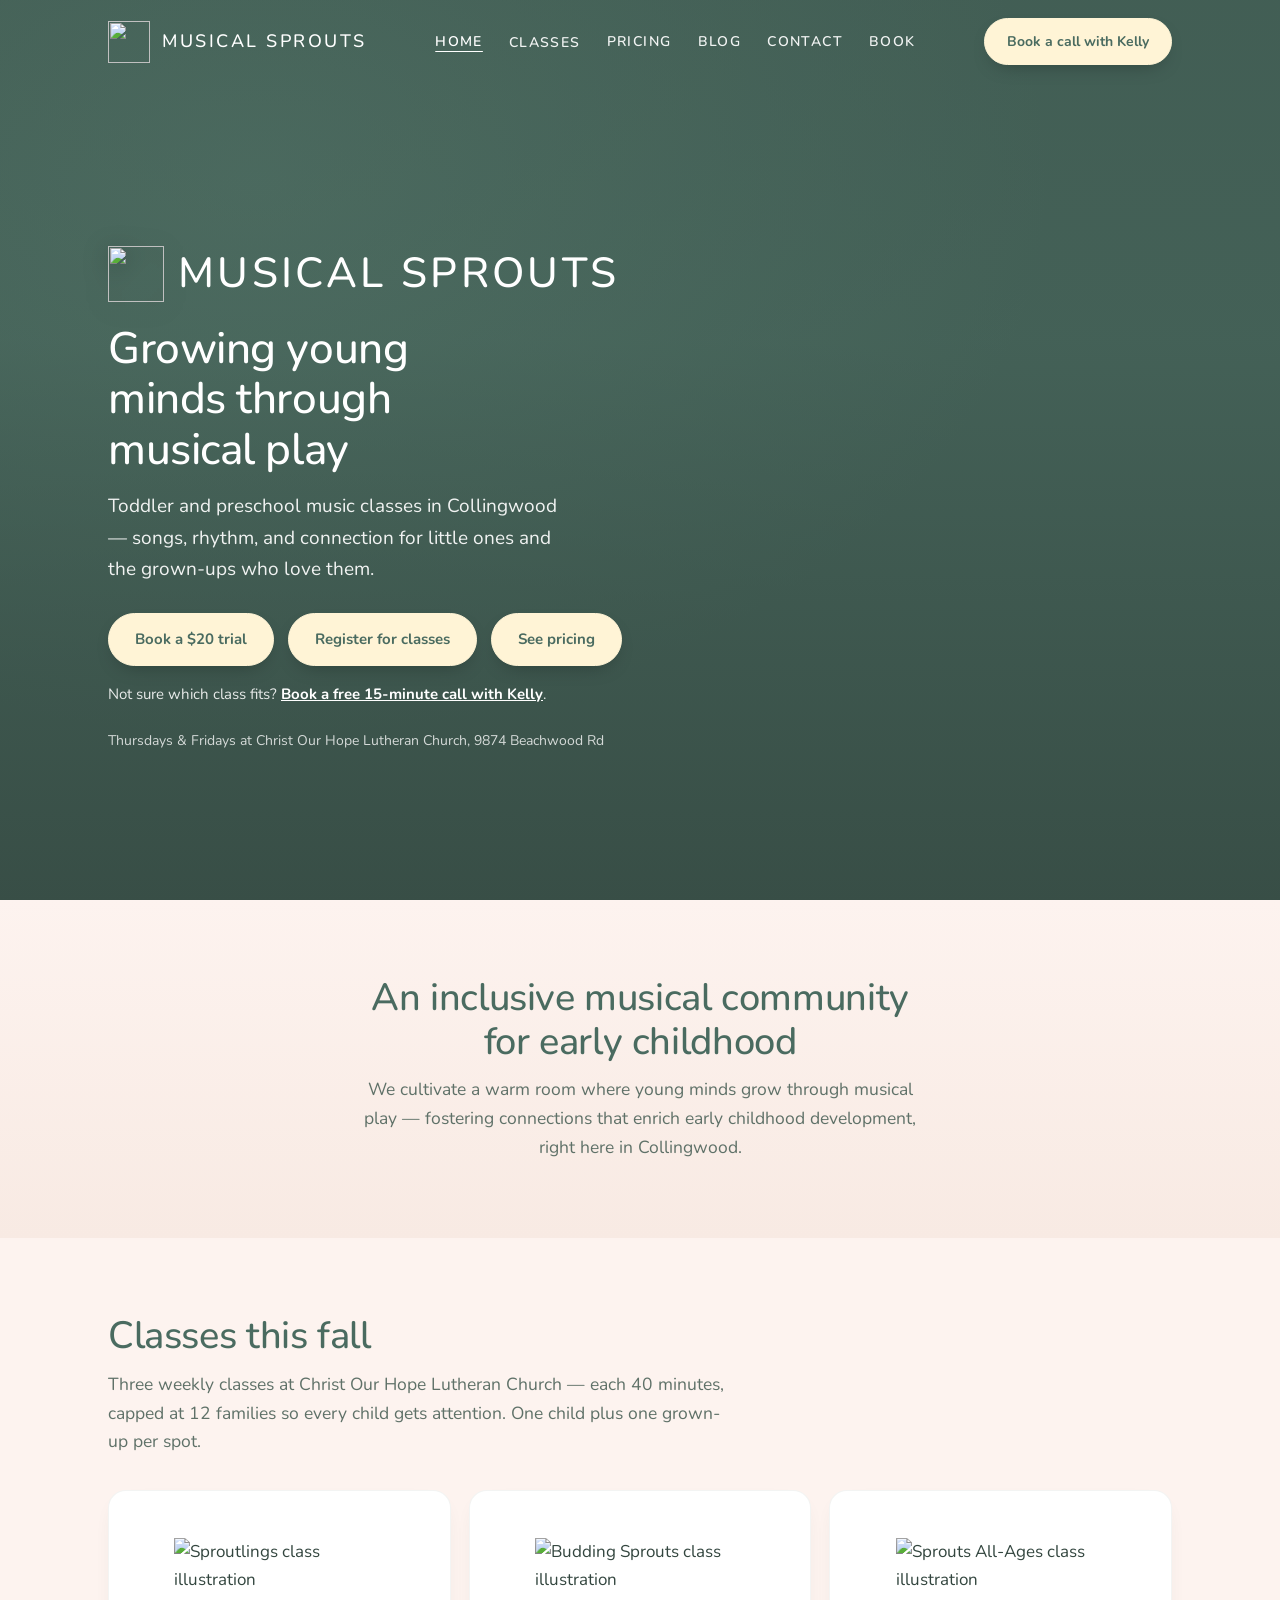
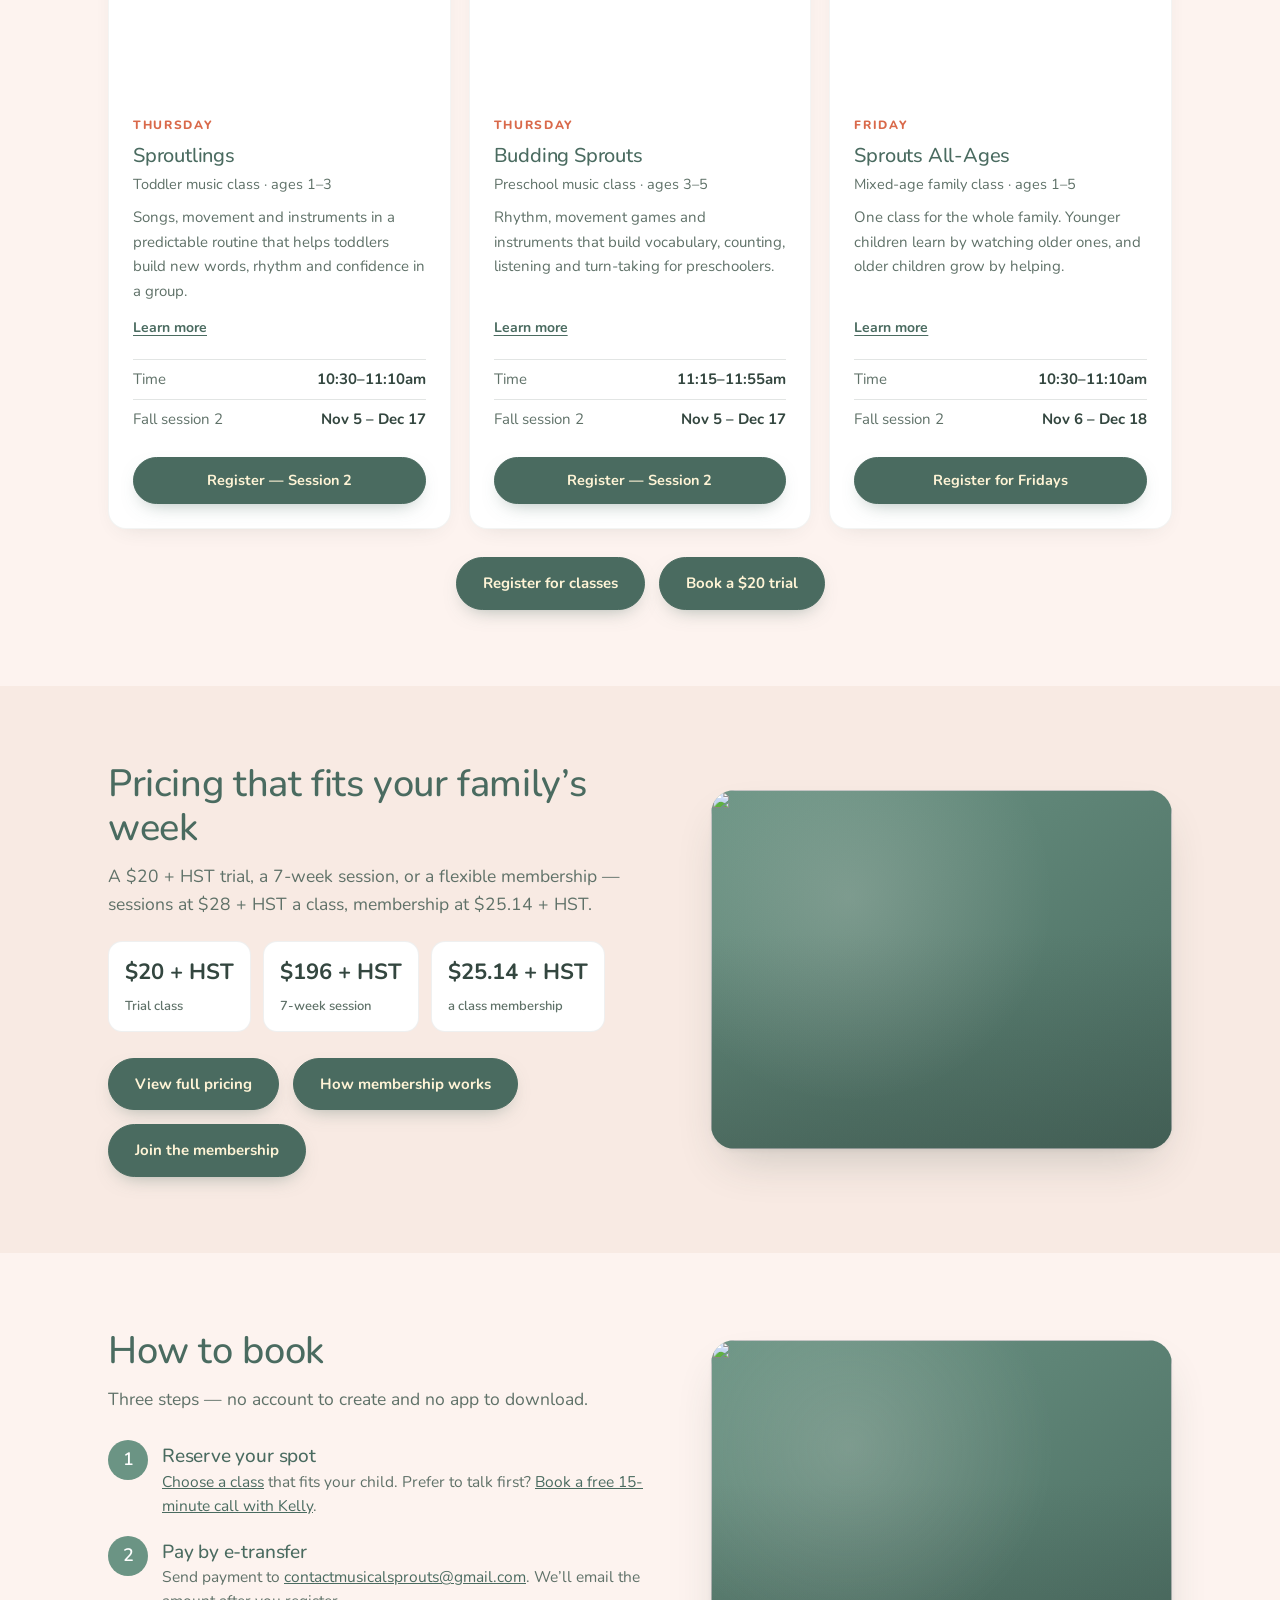
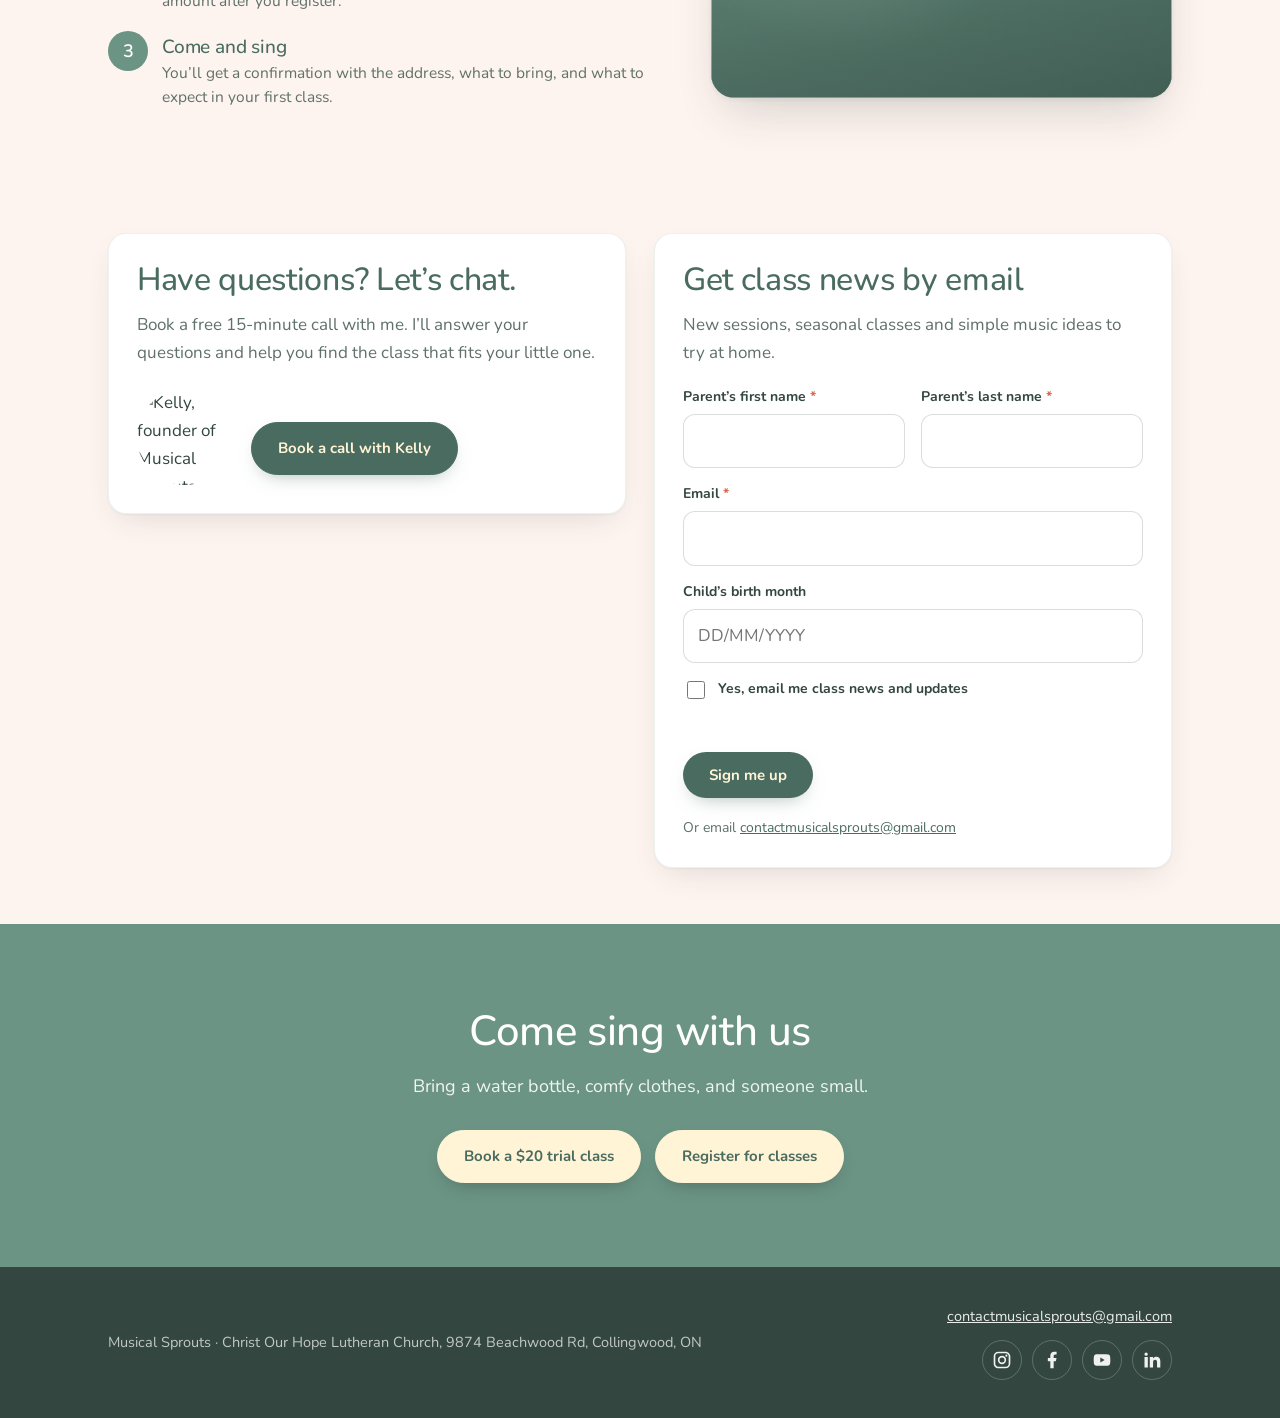
==== commit f66a1071: "Point Register for classes CTAs to the on-site classes section. Avoid the Luma calendar emptying aft" ====
--- a/index.html
+++ b/index.html
@@ -37,7 +37,7 @@
   <link rel="preload" as="image" href="https://media.cwd-cdn.com/musical-sprouts/images/hero.png" fetchpriority="high" />
   <link href="https://api.fontshare.com/v2/css?f[]=chillax@400,500,600&display=swap" rel="stylesheet" />
   <link href="https://fonts.googleapis.com/css2?family=Nunito:wght@400;500;600;700;800&display=swap" rel="stylesheet" />
-  <link rel="stylesheet" href="css/styles.css?v=36" />
+  <link rel="stylesheet" href="css/styles.css?v=37" />
   <meta property="og:type" content="website" />
   <meta property="og:site_name" content="Musical Sprouts" />
   <meta property="og:locale" content="en_CA" />
@@ -164,7 +164,7 @@
     <p class="lede">Toddler and preschool music classes in Collingwood — songs, rhythm, and connection for little ones and the grown-ups who love them.</p>
     <div class="actions">
       <a class="btn" href="https://luma.com/2sos15kk" target="_blank" rel="noopener">Book a $20 trial</a>
-      <a class="btn" href="https://luma.com/embed/calendar/cal-ZKOXhg0jwdVWbdh/events" target="_blank" rel="noopener">Register for classes</a>
+      <a class="btn" href="#classes">Register for classes</a>
       <a class="btn" href="pricing">See pricing</a>
     </div>
     <p class="hero-note-line">Not sure which class fits? <a href="https://calendly.com/contactmusicalsprouts/30min" target="_blank" rel="noopener">Book a free 15-minute call with Kelly</a>.</p>
@@ -229,7 +229,7 @@
       </article>
     </div>
     <div class="section-actions">
-      <a class="btn" href="https://luma.com/embed/calendar/cal-ZKOXhg0jwdVWbdh/events" target="_blank" rel="noopener">Register for classes</a>
+      <a class="btn" href="#classes">Register for classes</a>
       <a class="btn" href="https://luma.com/2sos15kk" target="_blank" rel="noopener">Book a $20 trial</a>
     </div>
   </div>
@@ -270,7 +270,7 @@
       <ol class="book-steps">
         <li>
           <h3>Reserve your spot</h3>
-          <p><a href="https://luma.com/embed/calendar/cal-ZKOXhg0jwdVWbdh/events" target="_blank" rel="noopener">Register on Luma</a> for the class that fits your child. Prefer to talk first? <a href="https://calendly.com/contactmusicalsprouts/30min" target="_blank" rel="noopener">Book a free 15-minute call with Kelly</a>.</p>
+          <p><a href="#classes">Choose a class</a> that fits your child. Prefer to talk first? <a href="https://calendly.com/contactmusicalsprouts/30min" target="_blank" rel="noopener">Book a free 15-minute call with Kelly</a>.</p>
         </li>
         <li>
           <h3>Pay by e-transfer</h3>
@@ -359,7 +359,7 @@
     <p>Bring a water bottle, comfy clothes, and someone small.</p>
     <div class="actions">
       <a class="btn" href="https://luma.com/2sos15kk" target="_blank" rel="noopener">Book a $20 trial class</a>
-      <a class="btn" href="https://luma.com/embed/calendar/cal-ZKOXhg0jwdVWbdh/events" target="_blank" rel="noopener">Register for classes</a>
+      <a class="btn" href="#classes">Register for classes</a>
     </div>
   </div>
 </section>
--- a/css/styles.css
+++ b/css/styles.css
@@ -784,7 +784,7 @@
 
 .cards {
   display: grid;
-  grid-template-columns: repeat(4, 1fr);
+  grid-template-columns: repeat(3, minmax(0, 1fr));
   gap: 18px;
   align-items: stretch;
 }
